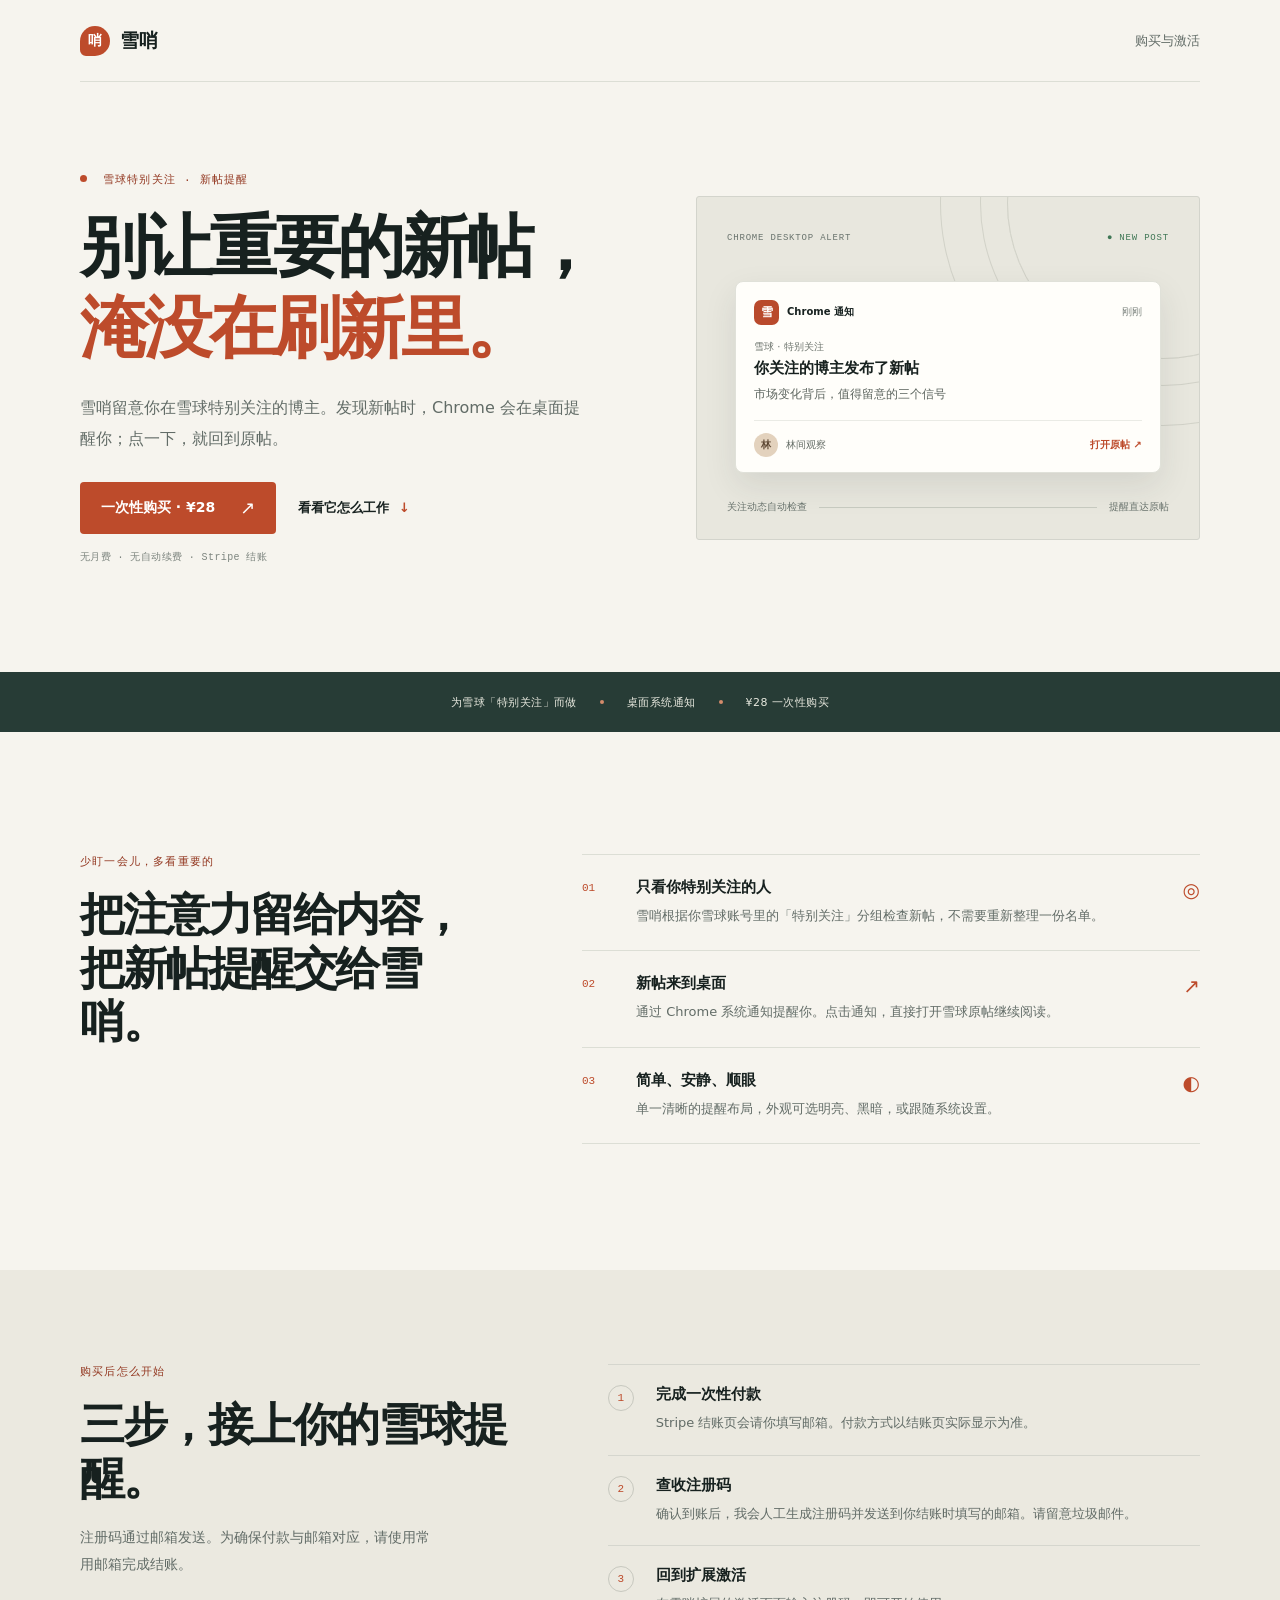
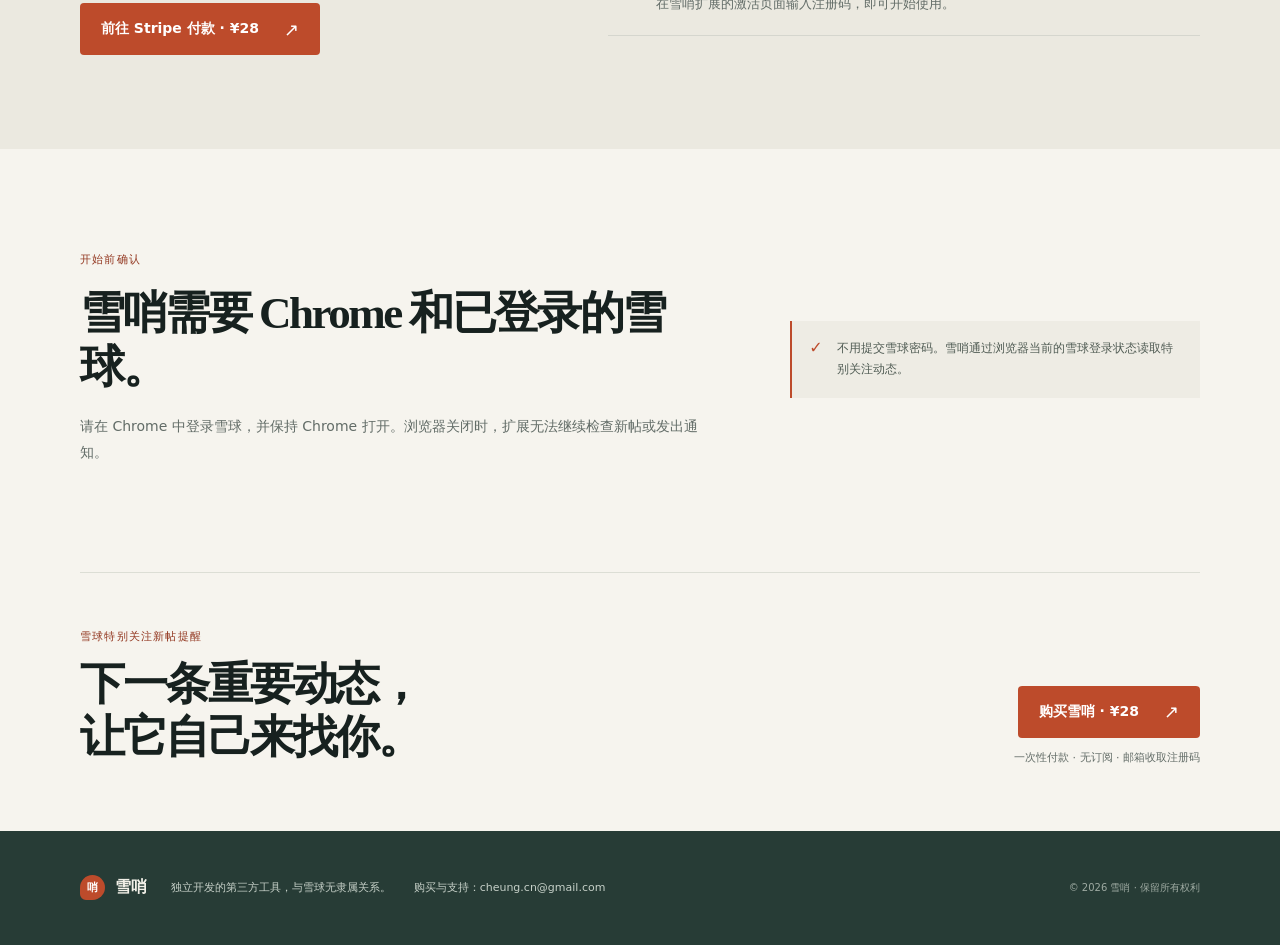
==== index.html @ 14fc1d89 "Create Xueqiu Watch Premium sales page" ====
<!doctype html>
<html lang="zh-CN">
<head>
  <meta charset="utf-8">
  <meta name="viewport" content="width=device-width, initial-scale=1">
  <meta name="theme-color" content="#f6f4ee">
  <meta name="description" content="雪哨提醒你关注的雪球博主发布新帖。一次性购买，¥28，无订阅。">
  <title>雪哨｜雪球特别关注新帖提醒</title>
  <link rel="stylesheet" href="style.css">
</head>
<body>
  <header class="topbar wrap">
    <a class="brand" href="#top" aria-label="雪哨首页"><span class="brand-mark" aria-hidden="true">哨</span><span>雪哨</span></a>
    <a class="nav-link" href="#how">购买与激活</a>
  </header>

  <main id="top">
    <section class="hero wrap">
      <div class="hero-copy">
        <p class="eyebrow"><span class="status-dot"></span> 雪球特别关注 · 新帖提醒</p>
        <h1>别让重要的新帖，<br><em>淹没在刷新里。</em></h1>
        <p class="lede">雪哨留意你在雪球特别关注的博主。发现新帖时，Chrome 会在桌面提醒你；点一下，就回到原帖。</p>
        <div class="hero-actions">
          <a class="button button-primary" href="https://buy.stripe.com/9B68wO9zy5qmaXL7Hz4sE01">一次性购买 · ¥28 <span aria-hidden="true">↗</span></a>
          <a class="text-link" href="#features">看看它怎么工作 <span aria-hidden="true">↓</span></a>
        </div>
        <p class="hero-note">无月费 · 无自动续费 · Stripe 结账</p>
      </div>

      <div class="notification-stage" aria-label="雪球新帖系统通知示意图">
        <div class="stage-caption"><span>CHROME DESKTOP ALERT</span><span class="stage-live">● NEW POST</span></div>
        <article class="notice-card">
          <div class="notice-heading"><span class="notice-icon" aria-hidden="true">雪</span><span class="notice-app">Chrome 通知</span><span class="notice-time">刚刚</span></div>
          <p class="notice-source">雪球 · 特别关注</p>
          <h2>你关注的博主发布了新帖</h2>
          <p class="notice-title">市场变化背后，值得留意的三个信号</p>
          <div class="notice-footer"><span class="avatar">林</span><span>林间观察</span><span class="open-post">打开原帖 ↗</span></div>
        </article>
        <div class="stage-foot"><span>关注动态自动检查</span><span class="stage-line"></span><span>提醒直达原帖</span></div>
      </div>
    </section>

    <section class="proof-strip">
      <div class="wrap proof-inner"><span>为雪球「特别关注」而做</span><i></i><span>桌面系统通知</span><i></i><span>¥28 一次性购买</span></div>
    </section>

    <section class="features wrap" id="features">
      <div class="section-intro"><p class="eyebrow">少盯一会儿，多看重要的</p><h2>把注意力留给内容，<br>把新帖提醒交给雪哨。</h2></div>
      <div class="feature-list">
        <article class="feature-row"><span class="feature-index">01</span><div><h3>只看你特别关注的人</h3><p>雪哨根据你雪球账号里的「特别关注」分组检查新帖，不需要重新整理一份名单。</p></div><span class="feature-symbol" aria-hidden="true">◎</span></article>
        <article class="feature-row"><span class="feature-index">02</span><div><h3>新帖来到桌面</h3><p>通过 Chrome 系统通知提醒你。点击通知，直接打开雪球原帖继续阅读。</p></div><span class="feature-symbol" aria-hidden="true">↗</span></article>
        <article class="feature-row"><span class="feature-index">03</span><div><h3>简单、安静、顺眼</h3><p>单一清晰的提醒布局，外观可选明亮、黑暗，或跟随系统设置。</p></div><span class="feature-symbol" aria-hidden="true">◐</span></article>
      </div>
    </section>

    <section class="how-section" id="how">
      <div class="wrap how-grid">
        <div><p class="eyebrow">购买后怎么开始</p><h2>三步，接上你的雪球提醒。</h2><p class="how-intro">注册码通过邮箱发送。为确保付款与邮箱对应，请使用常用邮箱完成结账。</p><a class="button button-primary" href="https://buy.stripe.com/9B68wO9zy5qmaXL7Hz4sE01">前往 Stripe 付款 · ¥28 <span aria-hidden="true">↗</span></a></div>
        <ol class="steps">
          <li><span>1</span><div><h3>完成一次性付款</h3><p>Stripe 结账页会请你填写邮箱。付款方式以结账页实际显示为准。</p></div></li>
          <li><span>2</span><div><h3>查收注册码</h3><p>确认到账后，我会人工生成注册码并发送到你结账时填写的邮箱。请留意垃圾邮件。</p></div></li>
          <li><span>3</span><div><h3>回到扩展激活</h3><p>在雪哨扩展的激活页面输入注册码，即可开始使用。</p></div></li>
        </ol>
      </div>
    </section>

    <section class="fit-section wrap">
      <div class="fit-copy"><p class="eyebrow">开始前确认</p><h2>雪哨需要 Chrome 和已登录的雪球。</h2><p>请在 Chrome 中登录雪球，并保持 Chrome 打开。浏览器关闭时，扩展无法继续检查新帖或发出通知。</p></div>
      <div class="fit-aside"><span class="checkmark">✓</span><p>不用提交雪球密码。雪哨通过浏览器当前的雪球登录状态读取特别关注动态。</p></div>
    </section>

    <section class="closing wrap">
      <div><p class="eyebrow">雪球特别关注新帖提醒</p><h2>下一条重要动态，<br>让它自己来找你。</h2></div>
      <div class="closing-cta"><a class="button button-primary" href="https://buy.stripe.com/9B68wO9zy5qmaXL7Hz4sE01">购买雪哨 · ¥28 <span aria-hidden="true">↗</span></a><p>一次性付款 · 无订阅 · 邮箱收取注册码</p></div>
    </section>
  </main>

  <footer class="footer"><div class="wrap footer-inner"><a class="brand" href="#top"><span class="brand-mark" aria-hidden="true">哨</span><span>雪哨</span></a><p>独立开发的第三方工具，与雪球无隶属关系。</p><a href="mailto:cheung.cn@gmail.com">购买与支持：cheung.cn@gmail.com</a><small>© 2026 雪哨 · 保留所有权利</small></div></footer>
</body>
</html>
---- style.css ----
:root{color-scheme:light;--paper:#f6f4ee;--ink:#17211f;--muted:#626c67;--line:#dcded5;--accent:#bd4b2b;--accent-dark:#92361f;--pine:#273c36;--white:#fffefa;--serif:Georgia,'Noto Serif SC',serif;--sans:system-ui,-apple-system,'Segoe UI','Noto Sans SC',sans-serif;--mono:ui-monospace,SFMono-Regular,Consolas,monospace}
*{box-sizing:border-box}html{scroll-behavior:smooth}body{margin:0;background:var(--paper);color:var(--ink);font-family:var(--sans);-webkit-font-smoothing:antialiased}a{color:inherit}.wrap{width:min(1120px,calc(100% - 56px));margin-inline:auto}.topbar{height:82px;display:flex;align-items:center;justify-content:space-between;border-bottom:1px solid var(--line)}.brand{display:inline-flex;align-items:center;gap:10px;text-decoration:none;font-weight:800;font-size:19px;letter-spacing:.02em}.brand-mark{display:grid;place-items:center;width:30px;height:30px;background:var(--accent);color:white;border-radius:50% 50% 50% 6px;font-size:14px}.nav-link{text-decoration:none;font-size:13px;color:var(--muted)}.nav-link:hover,.text-link:hover{color:var(--accent)}
.hero{min-height:590px;display:grid;grid-template-columns:1.04fr .96fr;align-items:center;gap:70px;padding-top:44px;padding-bottom:62px}.eyebrow{margin:0 0 20px;color:var(--accent-dark);font-family:var(--mono);font-size:11px;letter-spacing:.11em;text-transform:uppercase}.status-dot{display:inline-block;width:7px;height:7px;margin-right:8px;border-radius:50%;background:var(--accent);vertical-align:1px}.hero h1,.section-intro h2,.how-grid h2,.fit-copy h2,.closing h2{margin:0;font-family:var(--serif);font-weight:600;letter-spacing:-.055em;line-height:1.19}.hero h1{font-size:clamp(43px,5.4vw,68px)}.hero h1 em{font-style:normal;color:var(--accent)}.lede{max-width:510px;margin:23px 0 27px;color:var(--muted);font-size:16px;line-height:1.95}.hero-actions{display:flex;align-items:center;gap:22px}.button{display:inline-flex;align-items:center;justify-content:center;gap:25px;min-height:52px;padding:0 21px;border-radius:4px;text-decoration:none;font-weight:700;font-size:14px;transition:transform .18s ease,background .18s ease}.button:hover{transform:translateY(-2px)}.button-primary{background:var(--accent);color:white}.button-primary:hover{background:var(--accent-dark)}.button-primary span{font-size:18px;font-weight:400}.text-link{text-decoration:none;font-size:13px;font-weight:600}.text-link span{margin-left:5px;color:var(--accent)}.hero-note{margin:16px 0 0;color:#7d857f;font-family:var(--mono);font-size:10px;letter-spacing:.04em}
.notification-stage{position:relative;min-height:340px;padding:36px 30px 25px;background:#e8e7de;border:1px solid #d3d4cc;border-radius:3px;overflow:hidden}.notification-stage:before{content:'';position:absolute;width:310px;height:310px;right:-120px;top:-150px;border:1px solid #c8c9bf;border-radius:50%;box-shadow:0 0 0 26px #e8e7de,0 0 0 27px #c8c9bf,0 0 0 66px #e8e7de,0 0 0 67px #c8c9bf;opacity:.7}.stage-caption,.stage-foot{position:relative;z-index:1;display:flex;align-items:center;justify-content:space-between;color:#69736d;font-family:var(--mono);font-size:9px;letter-spacing:.09em}.stage-live{color:#3f7755}.notice-card{position:relative;z-index:1;margin:38px 8px 27px;padding:18px 18px 15px;background:var(--white);border:1px solid #e0e1d9;border-radius:8px;box-shadow:0 13px 33px #26352d1a}.notice-heading{display:flex;align-items:center;gap:8px}.notice-icon{display:grid;place-items:center;width:25px;height:25px;border-radius:7px;background:#b94a2c;color:white;font-size:12px;font-weight:700}.notice-app{font-size:10px;font-weight:700}.notice-time{margin-left:auto;color:#7e8580;font-size:10px}.notice-source{margin:15px 0 5px;color:#6e756e;font-size:10px}.notice-card h2{margin:0;font-family:var(--sans);font-size:15px;font-weight:800}.notice-title{margin:7px 0 16px;color:#5d655f;font-size:12px;line-height:1.6}.notice-footer{display:flex;align-items:center;gap:8px;border-top:1px solid #eaebe5;padding-top:12px;color:#646c65;font-size:10px}.avatar{display:grid;place-items:center;width:24px;height:24px;border-radius:50%;background:#e3d2bd;color:#5b4531;font-weight:700}.open-post{margin-left:auto;color:var(--accent);font-weight:700}.stage-line{height:1px;flex:1;margin:0 12px;background:#c6c9bf}.stage-foot{letter-spacing:0;font-family:var(--sans);font-size:10px}
.proof-strip{background:var(--pine);color:#e8e9df}.proof-inner{min-height:60px;display:flex;align-items:center;justify-content:center;gap:23px;font-size:11px;letter-spacing:.04em}.proof-inner i{width:4px;height:4px;border-radius:50%;background:#d48b6b}
.features{display:grid;grid-template-columns:.8fr 1.2fr;gap:90px;padding-top:122px;padding-bottom:126px}.section-intro h2,.how-grid h2,.fit-copy h2,.closing h2{font-size:clamp(32px,4vw,45px)}.feature-list{border-top:1px solid var(--line)}.feature-row{display:grid;grid-template-columns:38px 1fr 32px;gap:16px;align-items:start;padding:23px 0;border-bottom:1px solid var(--line)}.feature-index{padding-top:4px;color:var(--accent);font-family:var(--mono);font-size:11px}.feature-row h3,.steps h3{margin:0 0 7px;font-size:15px}.feature-row p,.steps p{margin:0;color:var(--muted);font-size:13px;line-height:1.8}.feature-symbol{color:var(--accent);font-size:20px;text-align:right}
.how-section{padding:94px 0;background:#ebe9e0}.how-grid{display:grid;grid-template-columns:.85fr 1.15fr;gap:90px;align-items:start}.how-intro{max-width:360px;margin:18px 0 26px;color:var(--muted);font-size:14px;line-height:1.9}.steps{list-style:none;margin:0;padding:0;border-top:1px solid #d5d6ce}.steps li{display:grid;grid-template-columns:35px 1fr;gap:13px;padding:20px 0;border-bottom:1px solid #d5d6ce}.steps li>span{display:grid;place-items:center;width:26px;height:26px;border:1px solid #c7c8bf;border-radius:50%;color:var(--accent);font-family:var(--mono);font-size:11px}.fit-section{display:grid;grid-template-columns:1fr .65fr;gap:80px;align-items:center;padding-top:103px;padding-bottom:106px}.fit-copy p:last-child{max-width:620px;margin:18px 0 0;color:var(--muted);font-size:14px;line-height:1.9}.fit-aside{display:flex;gap:14px;align-items:flex-start;padding:17px;border-left:2px solid var(--accent);background:#eeece4}.fit-aside p{margin:0;color:#505c54;font-size:12px;line-height:1.8}.checkmark{color:var(--accent);font-weight:800}
.closing{display:flex;align-items:end;justify-content:space-between;gap:25px;padding:56px 0 66px;border-top:1px solid var(--line)}.closing .eyebrow{margin-bottom:14px}.closing-cta{text-align:right}.closing-cta p{margin:12px 0 0;color:var(--muted);font-size:11px}.footer{background:var(--pine);color:#f2f0e8}.footer-inner{min-height:114px;display:flex;align-items:center;gap:23px}.footer .brand{font-size:16px}.footer .brand-mark{width:25px;height:25px;font-size:11px}.footer p,.footer a:not(.brand){color:#c6d0c8;font-size:11px;text-decoration:none}.footer small{margin-left:auto;color:#9eaaa2;font-size:10px}
@media(max-width:800px){.wrap{width:min(100% - 38px,620px)}.hero{grid-template-columns:1fr;gap:36px;padding-top:65px}.hero h1{font-size:clamp(42px,10vw,62px)}.notification-stage{min-height:320px}.features,.how-grid,.fit-section{grid-template-columns:1fr;gap:38px}.features{padding:84px 0}.section-intro h2,.how-grid h2,.fit-copy h2,.closing h2{font-size:36px}.how-section{padding:75px 0}.fit-section{padding-top:78px;padding-bottom:78px}.closing{align-items:start;flex-direction:column;padding:49px 0}.closing-cta{text-align:left}.footer-inner{align-items:flex-start;flex-direction:column;gap:12px;padding-top:27px;padding-bottom:26px}.footer p{margin:0}.footer small{margin:0}.proof-inner{gap:10px;flex-wrap:wrap;padding:13px 0;font-size:10px}.hero-actions{align-items:flex-start;flex-direction:column;gap:16px}}
@media(max-width:420px){.wrap{width:calc(100% - 30px)}.topbar{height:68px}.notification-stage{padding:26px 14px 19px}.notice-card{margin:34px 1px 24px;padding:16px 13px}.notice-card h2{font-size:14px}.proof-inner{justify-content:flex-start}.proof-inner i{margin-inline:2px}}
@media(prefers-reduced-motion:reduce){html{scroll-behavior:auto}.button{transition:none}.button:hover{transform:none}}
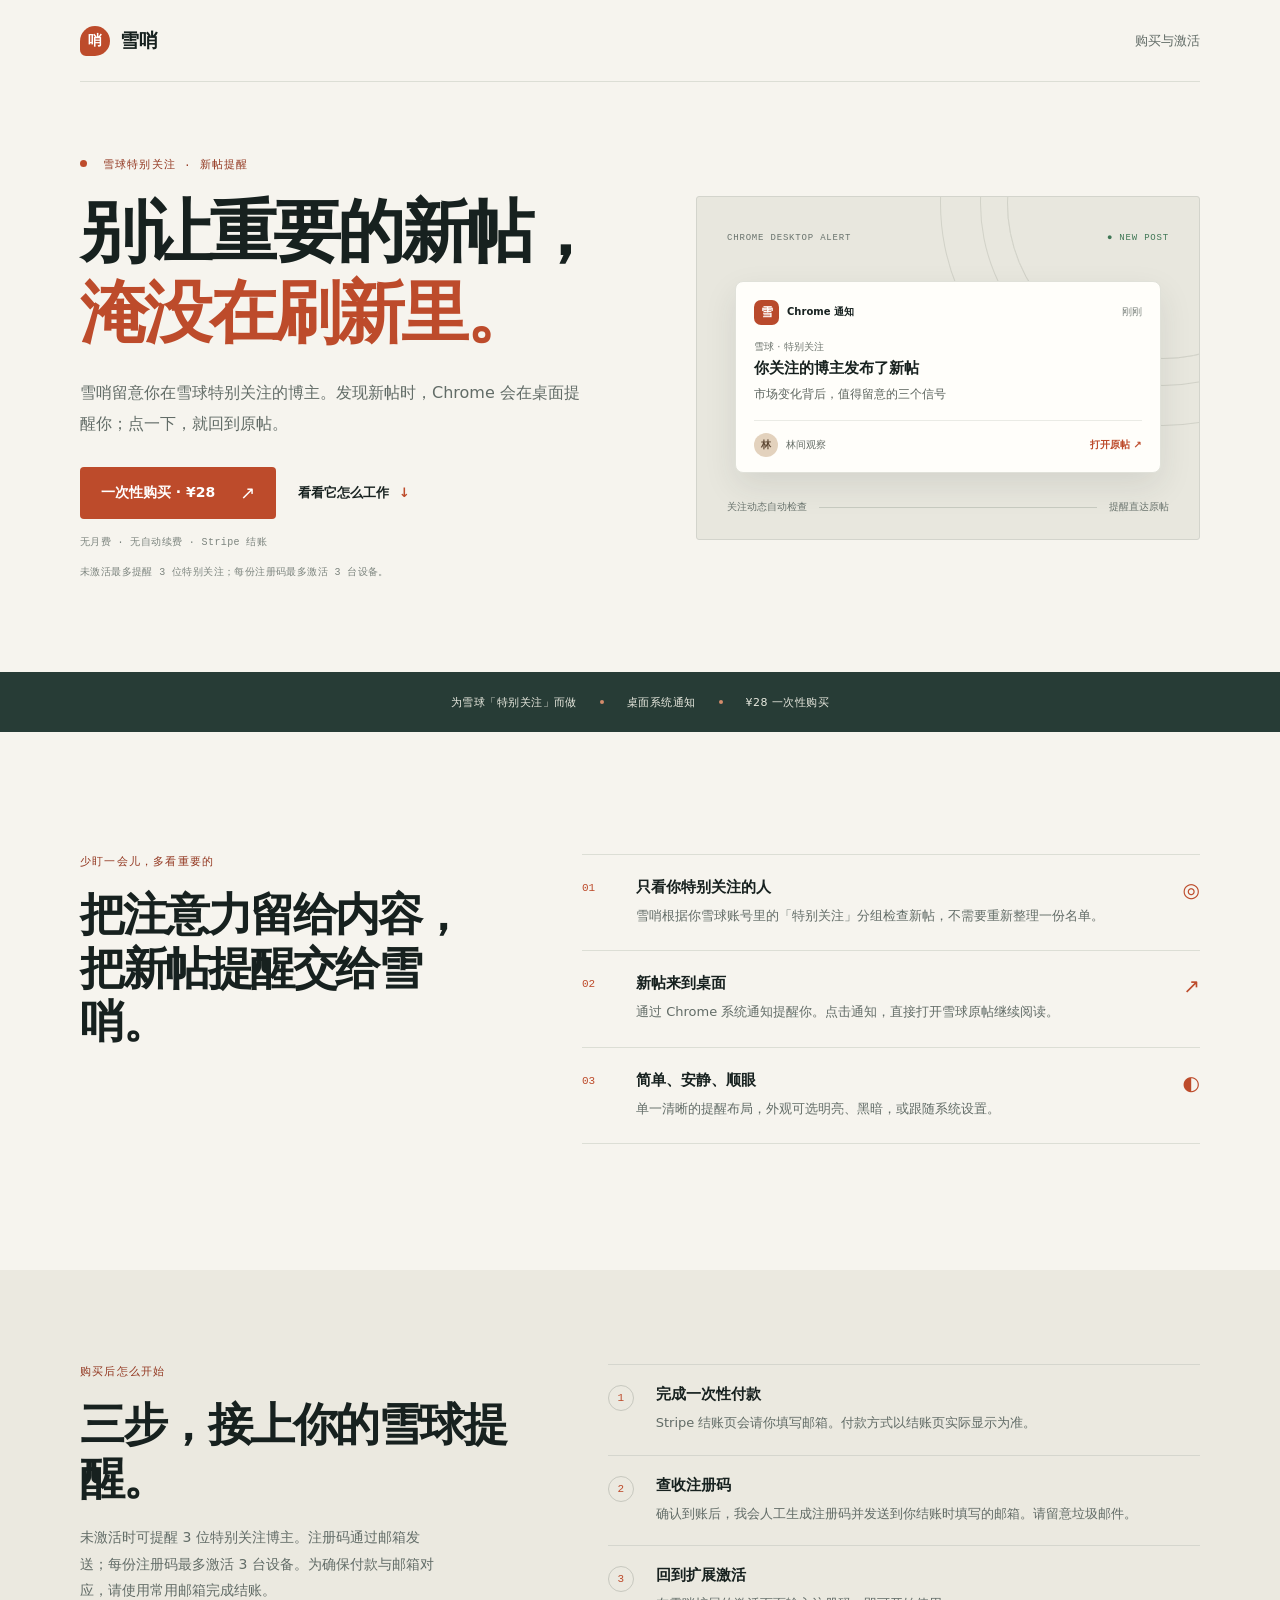
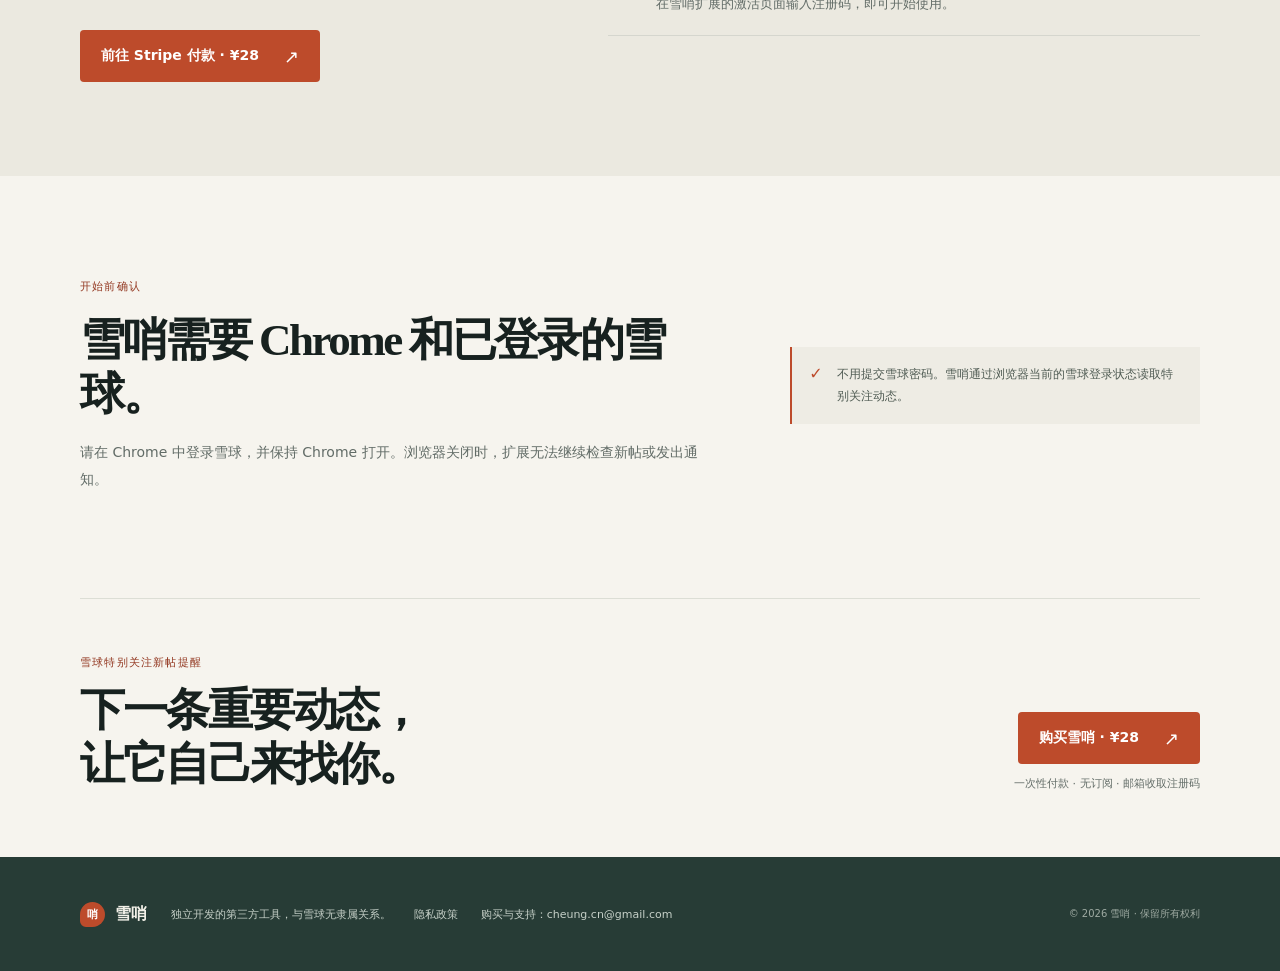
==== commit 6023a801: "site: disclose license and free tier limits" ====
--- a/index.html
+++ b/index.html
@@ -24,7 +24,7 @@
           <a class="button button-primary" href="https://buy.stripe.com/9B68wO9zy5qmaXL7Hz4sE01">一次性购买 · ¥28 <span aria-hidden="true">↗</span></a>
           <a class="text-link" href="#features">看看它怎么工作 <span aria-hidden="true">↓</span></a>
         </div>
-        <p class="hero-note">无月费 · 无自动续费 · Stripe 结账</p>
+        <p class="hero-note">无月费 · 无自动续费 · Stripe 结账</p><p class="hero-note">未激活最多提醒 3 位特别关注；每份注册码最多激活 3 台设备。</p>
       </div>
 
       <div class="notification-stage" aria-label="雪球新帖系统通知示意图">
@@ -55,7 +55,7 @@
 
     <section class="how-section" id="how">
       <div class="wrap how-grid">
-        <div><p class="eyebrow">购买后怎么开始</p><h2>三步，接上你的雪球提醒。</h2><p class="how-intro">注册码通过邮箱发送。为确保付款与邮箱对应，请使用常用邮箱完成结账。</p><a class="button button-primary" href="https://buy.stripe.com/9B68wO9zy5qmaXL7Hz4sE01">前往 Stripe 付款 · ¥28 <span aria-hidden="true">↗</span></a></div>
+        <div><p class="eyebrow">购买后怎么开始</p><h2>三步，接上你的雪球提醒。</h2><p class="how-intro">未激活时可提醒 3 位特别关注博主。注册码通过邮箱发送；每份注册码最多激活 3 台设备。为确保付款与邮箱对应，请使用常用邮箱完成结账。</p><a class="button button-primary" href="https://buy.stripe.com/9B68wO9zy5qmaXL7Hz4sE01">前往 Stripe 付款 · ¥28 <span aria-hidden="true">↗</span></a></div>
         <ol class="steps">
           <li><span>1</span><div><h3>完成一次性付款</h3><p>Stripe 结账页会请你填写邮箱。付款方式以结账页实际显示为准。</p></div></li>
           <li><span>2</span><div><h3>查收注册码</h3><p>确认到账后，我会人工生成注册码并发送到你结账时填写的邮箱。请留意垃圾邮件。</p></div></li>
@@ -75,6 +75,6 @@
     </section>
   </main>
 
-  <footer class="footer"><div class="wrap footer-inner"><a class="brand" href="#top"><span class="brand-mark" aria-hidden="true">哨</span><span>雪哨</span></a><p>独立开发的第三方工具，与雪球无隶属关系。</p><a href="mailto:cheung.cn@gmail.com">购买与支持：cheung.cn@gmail.com</a><small>© 2026 雪哨 · 保留所有权利</small></div></footer>
+  <footer class="footer"><div class="wrap footer-inner"><a class="brand" href="#top"><span class="brand-mark" aria-hidden="true">哨</span><span>雪哨</span></a><p>独立开发的第三方工具，与雪球无隶属关系。</p><a href="privacy.html">隐私政策</a><a href="mailto:cheung.cn@gmail.com">购买与支持：cheung.cn@gmail.com</a><small>© 2026 雪哨 · 保留所有权利</small></div></footer>
 </body>
 </html>
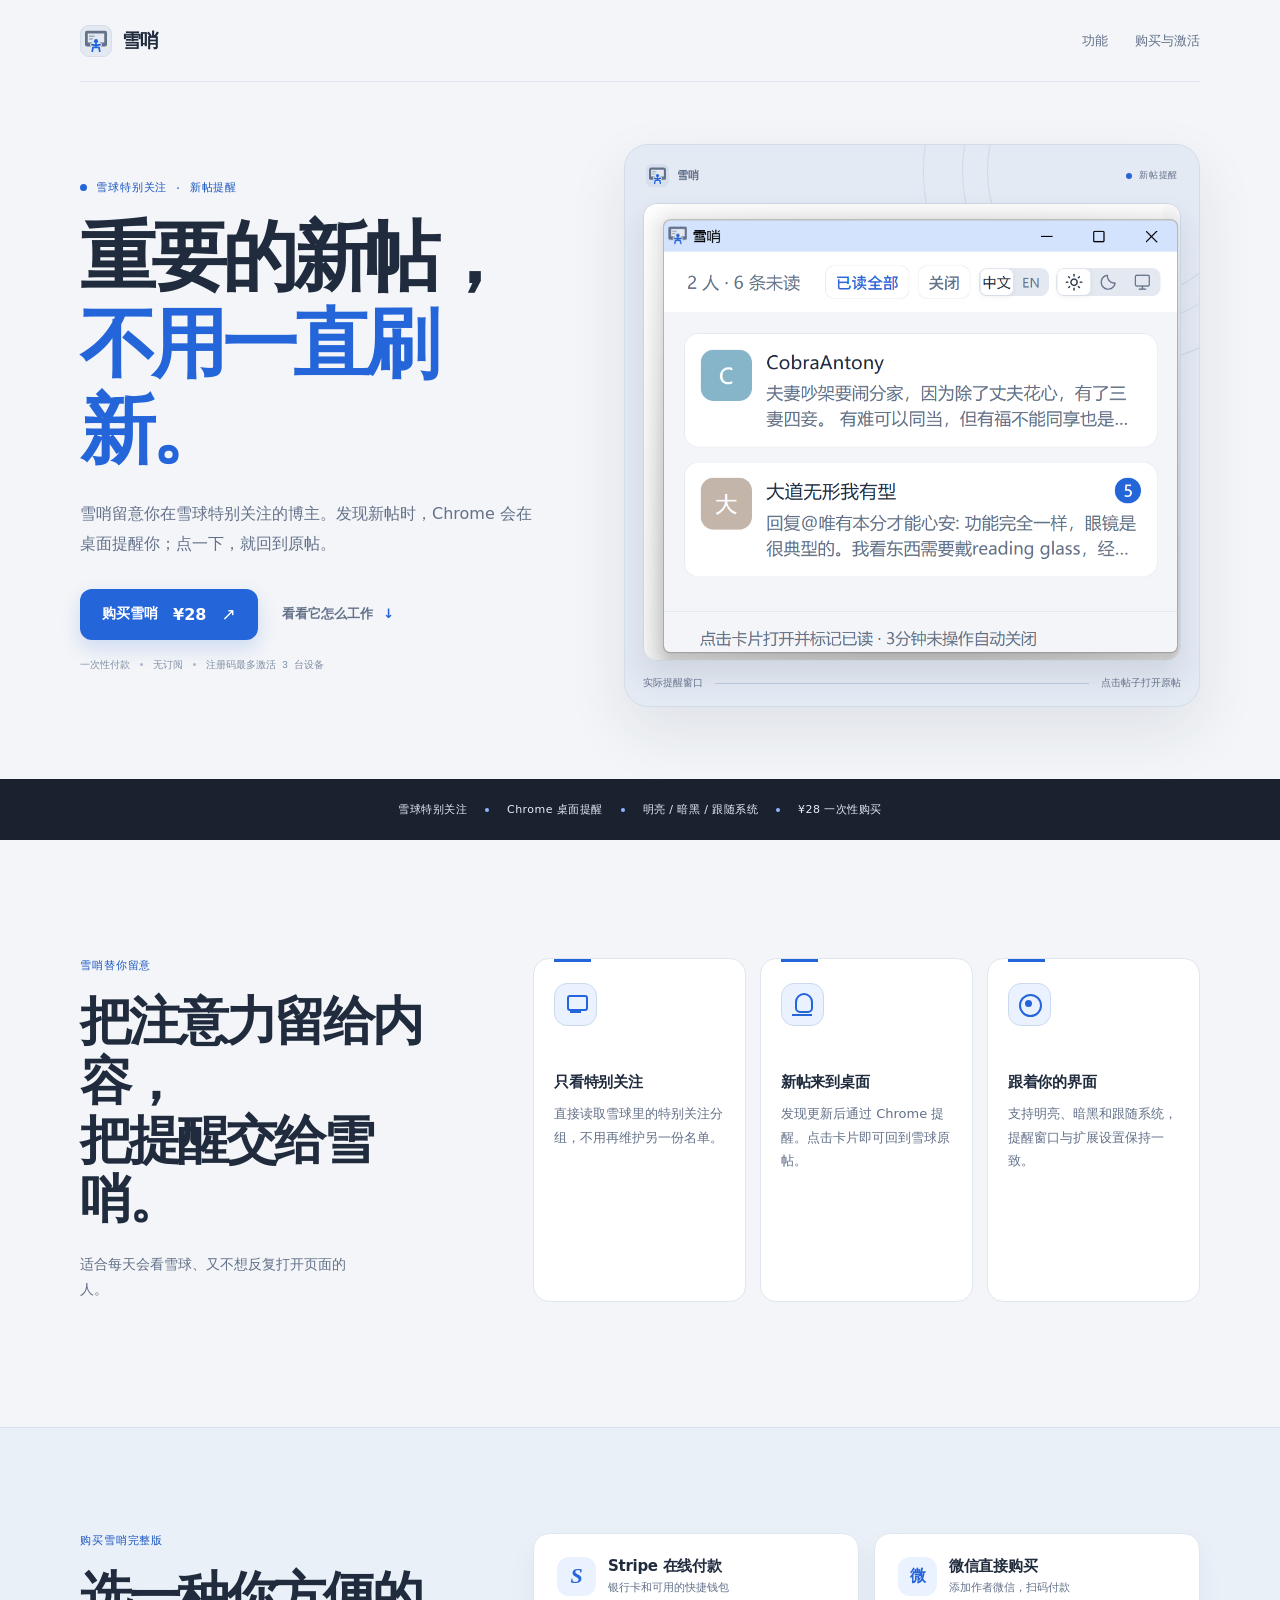
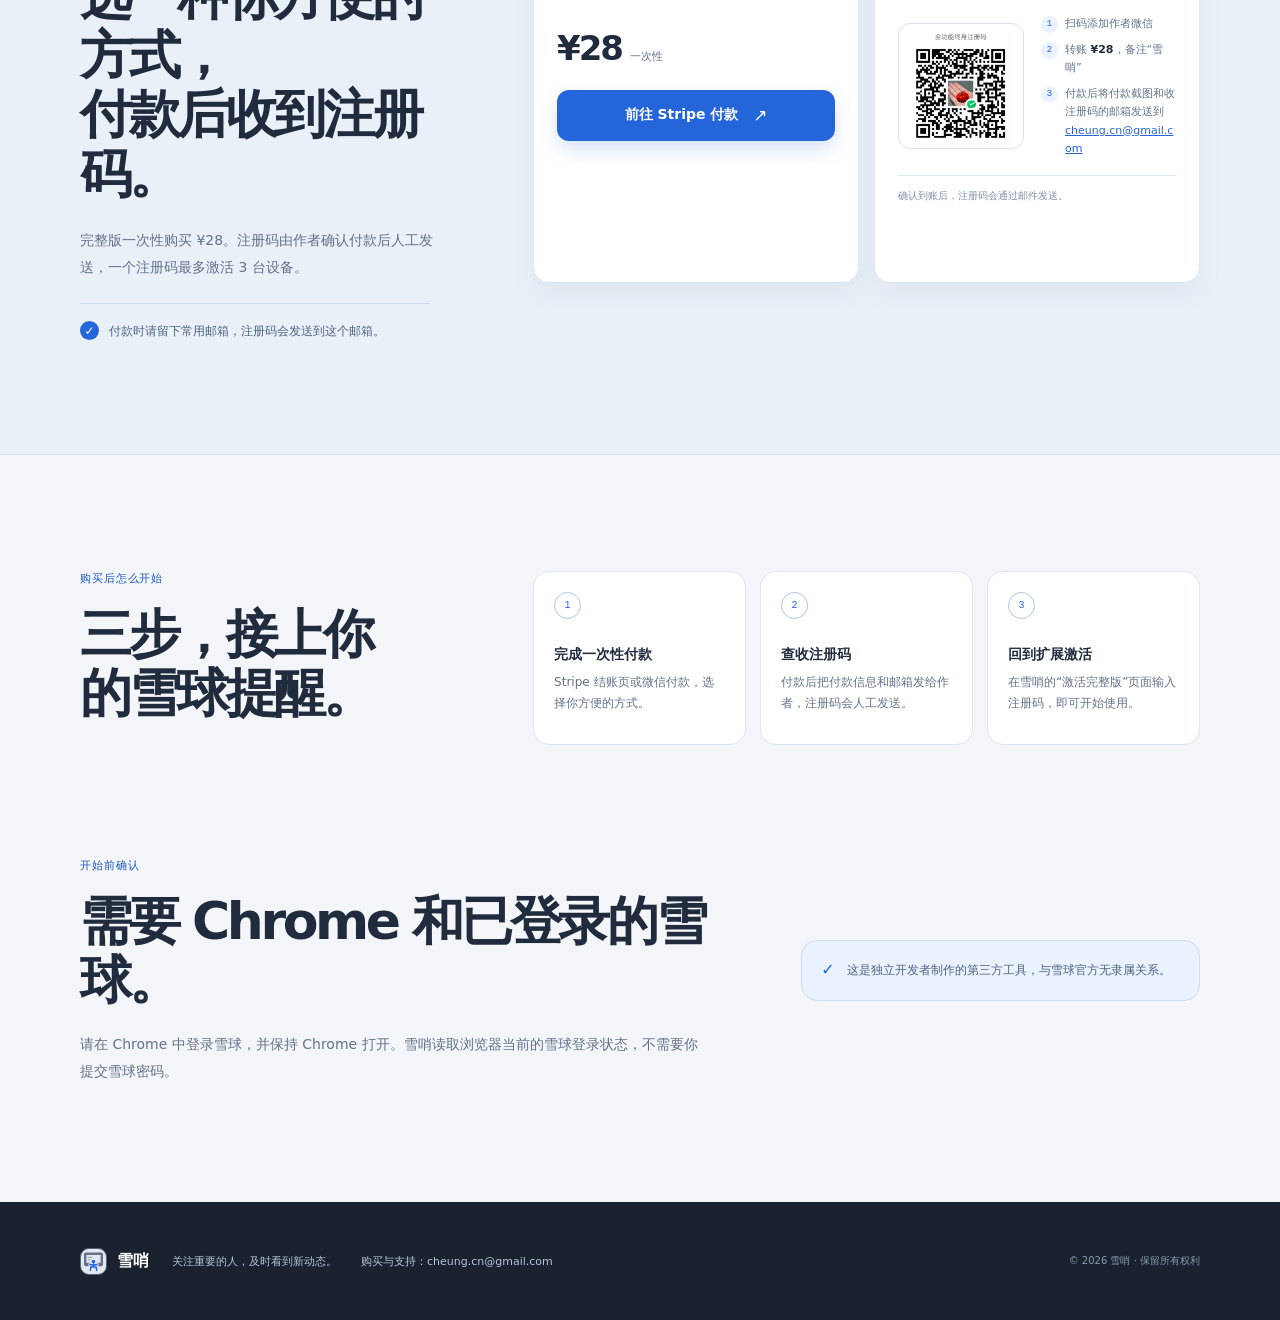
==== commit 46304f50: "Update sales page and add WeChat purchase" ====
--- a/index.html
+++ b/index.html
@@ -3,78 +3,123 @@
 <head>
   <meta charset="utf-8">
   <meta name="viewport" content="width=device-width, initial-scale=1">
-  <meta name="theme-color" content="#f6f4ee">
+  <meta name="theme-color" content="#f3f5f8">
   <meta name="description" content="雪哨提醒你关注的雪球博主发布新帖。一次性购买，¥28，无订阅。">
+  <link rel="icon" href="icon.svg" type="image/svg+xml">
   <title>雪哨｜雪球特别关注新帖提醒</title>
   <link rel="stylesheet" href="style.css">
 </head>
 <body>
   <header class="topbar wrap">
-    <a class="brand" href="#top" aria-label="雪哨首页"><span class="brand-mark" aria-hidden="true">哨</span><span>雪哨</span></a>
-    <a class="nav-link" href="#how">购买与激活</a>
+    <a class="brand" href="#top" aria-label="雪哨首页">
+      <span class="brand-mark" aria-hidden="true"><img src="icon.svg" alt=""></span>
+      <span>雪哨</span>
+    </a>
+    <nav class="topnav" aria-label="页面导航">
+      <a href="#features">功能</a>
+      <a href="#buy">购买与激活</a>
+    </nav>
   </header>
 
   <main id="top">
     <section class="hero wrap">
       <div class="hero-copy">
-        <p class="eyebrow"><span class="status-dot"></span> 雪球特别关注 · 新帖提醒</p>
-        <h1>别让重要的新帖，<br><em>淹没在刷新里。</em></h1>
+        <p class="eyebrow"><span class="status-dot"></span>雪球特别关注 · 新帖提醒</p>
+        <h1>重要的新帖，<br><span>不用一直刷新。</span></h1>
         <p class="lede">雪哨留意你在雪球特别关注的博主。发现新帖时，Chrome 会在桌面提醒你；点一下，就回到原帖。</p>
         <div class="hero-actions">
-          <a class="button button-primary" href="https://buy.stripe.com/9B68wO9zy5qmaXL7Hz4sE01">一次性购买 · ¥28 <span aria-hidden="true">↗</span></a>
+          <a class="button button-primary" href="#buy">购买雪哨 <strong>¥28</strong><span aria-hidden="true">↗</span></a>
           <a class="text-link" href="#features">看看它怎么工作 <span aria-hidden="true">↓</span></a>
         </div>
-        <p class="hero-note">无月费 · 无自动续费 · Stripe 结账</p><p class="hero-note">未激活最多提醒 3 位特别关注；每份注册码最多激活 3 台设备。</p>
+        <div class="hero-meta"><span>一次性付款</span><i></i><span>无订阅</span><i></i><span>注册码最多激活 3 台设备</span></div>
       </div>
 
-      <div class="notification-stage" aria-label="雪球新帖系统通知示意图">
-        <div class="stage-caption"><span>CHROME DESKTOP ALERT</span><span class="stage-live">● NEW POST</span></div>
-        <article class="notice-card">
-          <div class="notice-heading"><span class="notice-icon" aria-hidden="true">雪</span><span class="notice-app">Chrome 通知</span><span class="notice-time">刚刚</span></div>
-          <p class="notice-source">雪球 · 特别关注</p>
-          <h2>你关注的博主发布了新帖</h2>
-          <p class="notice-title">市场变化背后，值得留意的三个信号</p>
-          <div class="notice-footer"><span class="avatar">林</span><span>林间观察</span><span class="open-post">打开原帖 ↗</span></div>
+      <figure class="alert-preview">
+        <div class="preview-bar"><span class="preview-brand"><img src="icon.svg" alt="">雪哨</span><span class="preview-status"><b></b>新帖提醒</span></div>
+        <img src="assets/alert-window-real.png" alt="雪哨提醒窗口显示两条未读帖子">
+        <figcaption><span>实际提醒窗口</span><span class="caption-line"></span><span>点击帖子打开原帖</span></figcaption>
+      </figure>
+    </section>
+
+    <section class="signal-strip" aria-label="产品特点">
+      <div class="wrap signal-inner"><span>雪球特别关注</span><i></i><span>Chrome 桌面提醒</span><i></i><span>明亮 / 暗黑 / 跟随系统</span><i></i><span>¥28 一次性购买</span></div>
+    </section>
+
+    <section class="features wrap" id="features">
+      <div class="section-heading">
+        <p class="eyebrow">雪哨替你留意</p>
+        <h2>把注意力留给内容，<br>把提醒交给雪哨。</h2>
+        <p>适合每天会看雪球、又不想反复打开页面的人。</p>
+      </div>
+      <div class="feature-grid">
+        <article class="feature-card">
+          <span class="feature-icon icon-watch" aria-hidden="true"></span>
+          <h3>只看特别关注</h3>
+          <p>直接读取雪球里的特别关注分组，不用再维护另一份名单。</p>
         </article>
-        <div class="stage-foot"><span>关注动态自动检查</span><span class="stage-line"></span><span>提醒直达原帖</span></div>
+        <article class="feature-card">
+          <span class="feature-icon icon-bell" aria-hidden="true"></span>
+          <h3>新帖来到桌面</h3>
+          <p>发现更新后通过 Chrome 提醒。点击卡片即可回到雪球原帖。</p>
+        </article>
+        <article class="feature-card">
+          <span class="feature-icon icon-theme" aria-hidden="true"></span>
+          <h3>跟着你的界面</h3>
+          <p>支持明亮、暗黑和跟随系统，提醒窗口与扩展设置保持一致。</p>
+        </article>
       </div>
     </section>
 
-    <section class="proof-strip">
-      <div class="wrap proof-inner"><span>为雪球「特别关注」而做</span><i></i><span>桌面系统通知</span><i></i><span>¥28 一次性购买</span></div>
-    </section>
+    <section class="buy-section" id="buy">
+      <div class="wrap buy-layout">
+        <div class="buy-intro">
+          <p class="eyebrow">购买雪哨完整版</p>
+          <h2>选一种你方便的方式，<br>付款后收到注册码。</h2>
+          <p class="buy-lede">完整版一次性购买 ¥28。注册码由作者确认付款后人工发送，一个注册码最多激活 3 台设备。</p>
+          <div class="buy-note"><span class="note-check">✓</span><span>付款时请留下常用邮箱，注册码会发送到这个邮箱。</span></div>
+        </div>
 
-    <section class="features wrap" id="features">
-      <div class="section-intro"><p class="eyebrow">少盯一会儿，多看重要的</p><h2>把注意力留给内容，<br>把新帖提醒交给雪哨。</h2></div>
-      <div class="feature-list">
-        <article class="feature-row"><span class="feature-index">01</span><div><h3>只看你特别关注的人</h3><p>雪哨根据你雪球账号里的「特别关注」分组检查新帖，不需要重新整理一份名单。</p></div><span class="feature-symbol" aria-hidden="true">◎</span></article>
-        <article class="feature-row"><span class="feature-index">02</span><div><h3>新帖来到桌面</h3><p>通过 Chrome 系统通知提醒你。点击通知，直接打开雪球原帖继续阅读。</p></div><span class="feature-symbol" aria-hidden="true">↗</span></article>
-        <article class="feature-row"><span class="feature-index">03</span><div><h3>简单、安静、顺眼</h3><p>单一清晰的提醒布局，外观可选明亮、黑暗，或跟随系统设置。</p></div><span class="feature-symbol" aria-hidden="true">◐</span></article>
+        <div class="payment-options">
+          <article class="payment-card payment-card-stripe">
+            <div class="payment-head"><span class="payment-icon stripe-icon" aria-hidden="true">S</span><div><h3>Stripe 在线付款</h3><p>银行卡和可用的快捷钱包</p></div></div>
+            <div class="payment-price"><strong>¥28</strong><span>一次性</span></div>
+            <a class="button button-primary payment-button" href="https://buy.stripe.com/9B68wO9zy5qmaXL7Hz4sE01">前往 Stripe 付款 <span aria-hidden="true">↗</span></a>
+          </article>
+
+          <article class="payment-card payment-card-wechat">
+            <div class="payment-head"><span class="payment-icon wechat-icon" aria-hidden="true">微</span><div><h3>微信直接购买</h3><p>添加作者微信，扫码付款</p></div></div>
+            <div class="wechat-body">
+              <div class="qr-frame"><img src="assets/wechat-qr.png" alt="添加作者微信二维码"></div>
+              <ol class="wechat-steps">
+                <li>扫码添加作者微信</li>
+                <li>转账 <strong>¥28</strong>，备注“雪哨”</li>
+                <li>付款后将付款截图和收注册码的邮箱发送到 <a href="mailto:cheung.cn@gmail.com">cheung.cn@gmail.com</a></li>
+              </ol>
+            </div>
+            <p class="wechat-foot">确认到账后，注册码会通过邮件发送。</p>
+          </article>
+        </div>
       </div>
     </section>
 
-    <section class="how-section" id="how">
-      <div class="wrap how-grid">
-        <div><p class="eyebrow">购买后怎么开始</p><h2>三步，接上你的雪球提醒。</h2><p class="how-intro">未激活时可提醒 3 位特别关注博主。注册码通过邮箱发送；每份注册码最多激活 3 台设备。为确保付款与邮箱对应，请使用常用邮箱完成结账。</p><a class="button button-primary" href="https://buy.stripe.com/9B68wO9zy5qmaXL7Hz4sE01">前往 Stripe 付款 · ¥28 <span aria-hidden="true">↗</span></a></div>
-        <ol class="steps">
-          <li><span>1</span><div><h3>完成一次性付款</h3><p>Stripe 结账页会请你填写邮箱。付款方式以结账页实际显示为准。</p></div></li>
-          <li><span>2</span><div><h3>查收注册码</h3><p>确认到账后，我会人工生成注册码并发送到你结账时填写的邮箱。请留意垃圾邮件。</p></div></li>
-          <li><span>3</span><div><h3>回到扩展激活</h3><p>在雪哨扩展的激活页面输入注册码，即可开始使用。</p></div></li>
-        </ol>
+    <section class="how-section wrap">
+      <div class="section-heading compact-heading">
+        <p class="eyebrow">购买后怎么开始</p>
+        <h2>三步，接上你的雪球提醒。</h2>
       </div>
+      <ol class="steps">
+        <li><span>1</span><div><h3>完成一次性付款</h3><p>Stripe 结账页或微信付款，选择你方便的方式。</p></div></li>
+        <li><span>2</span><div><h3>查收注册码</h3><p>付款后把付款信息和邮箱发给作者，注册码会人工发送。</p></div></li>
+        <li><span>3</span><div><h3>回到扩展激活</h3><p>在雪哨的“激活完整版”页面输入注册码，即可开始使用。</p></div></li>
+      </ol>
     </section>
 
     <section class="fit-section wrap">
-      <div class="fit-copy"><p class="eyebrow">开始前确认</p><h2>雪哨需要 Chrome 和已登录的雪球。</h2><p>请在 Chrome 中登录雪球，并保持 Chrome 打开。浏览器关闭时，扩展无法继续检查新帖或发出通知。</p></div>
-      <div class="fit-aside"><span class="checkmark">✓</span><p>不用提交雪球密码。雪哨通过浏览器当前的雪球登录状态读取特别关注动态。</p></div>
-    </section>
-
-    <section class="closing wrap">
-      <div><p class="eyebrow">雪球特别关注新帖提醒</p><h2>下一条重要动态，<br>让它自己来找你。</h2></div>
-      <div class="closing-cta"><a class="button button-primary" href="https://buy.stripe.com/9B68wO9zy5qmaXL7Hz4sE01">购买雪哨 · ¥28 <span aria-hidden="true">↗</span></a><p>一次性付款 · 无订阅 · 邮箱收取注册码</p></div>
+      <div class="fit-copy"><p class="eyebrow">开始前确认</p><h2>需要 Chrome 和已登录的雪球。</h2><p>请在 Chrome 中登录雪球，并保持 Chrome 打开。雪哨读取浏览器当前的雪球登录状态，不需要你提交雪球密码。</p></div>
+      <div class="fit-aside"><span class="checkmark">✓</span><p>这是独立开发者制作的第三方工具，与雪球官方无隶属关系。</p></div>
     </section>
   </main>
 
-  <footer class="footer"><div class="wrap footer-inner"><a class="brand" href="#top"><span class="brand-mark" aria-hidden="true">哨</span><span>雪哨</span></a><p>独立开发的第三方工具，与雪球无隶属关系。</p><a href="privacy.html">隐私政策</a><a href="mailto:cheung.cn@gmail.com">购买与支持：cheung.cn@gmail.com</a><small>© 2026 雪哨 · 保留所有权利</small></div></footer>
+  <footer class="footer"><div class="wrap footer-inner"><a class="brand" href="#top"><span class="brand-mark" aria-hidden="true"><img src="icon.svg" alt=""></span><span>雪哨</span></a><p>关注重要的人，及时看到新动态。</p><a href="mailto:cheung.cn@gmail.com">购买与支持：cheung.cn@gmail.com</a><small>© 2026 雪哨 · 保留所有权利</small></div></footer>
 </body>
 </html>
--- a/style.css
+++ b/style.css
@@ -1,11 +1,301 @@
-:root{color-scheme:light;--paper:#f6f4ee;--ink:#17211f;--muted:#626c67;--line:#dcded5;--accent:#bd4b2b;--accent-dark:#92361f;--pine:#273c36;--white:#fffefa;--serif:Georgia,'Noto Serif SC',serif;--sans:system-ui,-apple-system,'Segoe UI','Noto Sans SC',sans-serif;--mono:ui-monospace,SFMono-Regular,Consolas,monospace}
-*{box-sizing:border-box}html{scroll-behavior:smooth}body{margin:0;background:var(--paper);color:var(--ink);font-family:var(--sans);-webkit-font-smoothing:antialiased}a{color:inherit}.wrap{width:min(1120px,calc(100% - 56px));margin-inline:auto}.topbar{height:82px;display:flex;align-items:center;justify-content:space-between;border-bottom:1px solid var(--line)}.brand{display:inline-flex;align-items:center;gap:10px;text-decoration:none;font-weight:800;font-size:19px;letter-spacing:.02em}.brand-mark{display:grid;place-items:center;width:30px;height:30px;background:var(--accent);color:white;border-radius:50% 50% 50% 6px;font-size:14px}.nav-link{text-decoration:none;font-size:13px;color:var(--muted)}.nav-link:hover,.text-link:hover{color:var(--accent)}
-.hero{min-height:590px;display:grid;grid-template-columns:1.04fr .96fr;align-items:center;gap:70px;padding-top:44px;padding-bottom:62px}.eyebrow{margin:0 0 20px;color:var(--accent-dark);font-family:var(--mono);font-size:11px;letter-spacing:.11em;text-transform:uppercase}.status-dot{display:inline-block;width:7px;height:7px;margin-right:8px;border-radius:50%;background:var(--accent);vertical-align:1px}.hero h1,.section-intro h2,.how-grid h2,.fit-copy h2,.closing h2{margin:0;font-family:var(--serif);font-weight:600;letter-spacing:-.055em;line-height:1.19}.hero h1{font-size:clamp(43px,5.4vw,68px)}.hero h1 em{font-style:normal;color:var(--accent)}.lede{max-width:510px;margin:23px 0 27px;color:var(--muted);font-size:16px;line-height:1.95}.hero-actions{display:flex;align-items:center;gap:22px}.button{display:inline-flex;align-items:center;justify-content:center;gap:25px;min-height:52px;padding:0 21px;border-radius:4px;text-decoration:none;font-weight:700;font-size:14px;transition:transform .18s ease,background .18s ease}.button:hover{transform:translateY(-2px)}.button-primary{background:var(--accent);color:white}.button-primary:hover{background:var(--accent-dark)}.button-primary span{font-size:18px;font-weight:400}.text-link{text-decoration:none;font-size:13px;font-weight:600}.text-link span{margin-left:5px;color:var(--accent)}.hero-note{margin:16px 0 0;color:#7d857f;font-family:var(--mono);font-size:10px;letter-spacing:.04em}
-.notification-stage{position:relative;min-height:340px;padding:36px 30px 25px;background:#e8e7de;border:1px solid #d3d4cc;border-radius:3px;overflow:hidden}.notification-stage:before{content:'';position:absolute;width:310px;height:310px;right:-120px;top:-150px;border:1px solid #c8c9bf;border-radius:50%;box-shadow:0 0 0 26px #e8e7de,0 0 0 27px #c8c9bf,0 0 0 66px #e8e7de,0 0 0 67px #c8c9bf;opacity:.7}.stage-caption,.stage-foot{position:relative;z-index:1;display:flex;align-items:center;justify-content:space-between;color:#69736d;font-family:var(--mono);font-size:9px;letter-spacing:.09em}.stage-live{color:#3f7755}.notice-card{position:relative;z-index:1;margin:38px 8px 27px;padding:18px 18px 15px;background:var(--white);border:1px solid #e0e1d9;border-radius:8px;box-shadow:0 13px 33px #26352d1a}.notice-heading{display:flex;align-items:center;gap:8px}.notice-icon{display:grid;place-items:center;width:25px;height:25px;border-radius:7px;background:#b94a2c;color:white;font-size:12px;font-weight:700}.notice-app{font-size:10px;font-weight:700}.notice-time{margin-left:auto;color:#7e8580;font-size:10px}.notice-source{margin:15px 0 5px;color:#6e756e;font-size:10px}.notice-card h2{margin:0;font-family:var(--sans);font-size:15px;font-weight:800}.notice-title{margin:7px 0 16px;color:#5d655f;font-size:12px;line-height:1.6}.notice-footer{display:flex;align-items:center;gap:8px;border-top:1px solid #eaebe5;padding-top:12px;color:#646c65;font-size:10px}.avatar{display:grid;place-items:center;width:24px;height:24px;border-radius:50%;background:#e3d2bd;color:#5b4531;font-weight:700}.open-post{margin-left:auto;color:var(--accent);font-weight:700}.stage-line{height:1px;flex:1;margin:0 12px;background:#c6c9bf}.stage-foot{letter-spacing:0;font-family:var(--sans);font-size:10px}
-.proof-strip{background:var(--pine);color:#e8e9df}.proof-inner{min-height:60px;display:flex;align-items:center;justify-content:center;gap:23px;font-size:11px;letter-spacing:.04em}.proof-inner i{width:4px;height:4px;border-radius:50%;background:#d48b6b}
-.features{display:grid;grid-template-columns:.8fr 1.2fr;gap:90px;padding-top:122px;padding-bottom:126px}.section-intro h2,.how-grid h2,.fit-copy h2,.closing h2{font-size:clamp(32px,4vw,45px)}.feature-list{border-top:1px solid var(--line)}.feature-row{display:grid;grid-template-columns:38px 1fr 32px;gap:16px;align-items:start;padding:23px 0;border-bottom:1px solid var(--line)}.feature-index{padding-top:4px;color:var(--accent);font-family:var(--mono);font-size:11px}.feature-row h3,.steps h3{margin:0 0 7px;font-size:15px}.feature-row p,.steps p{margin:0;color:var(--muted);font-size:13px;line-height:1.8}.feature-symbol{color:var(--accent);font-size:20px;text-align:right}
-.how-section{padding:94px 0;background:#ebe9e0}.how-grid{display:grid;grid-template-columns:.85fr 1.15fr;gap:90px;align-items:start}.how-intro{max-width:360px;margin:18px 0 26px;color:var(--muted);font-size:14px;line-height:1.9}.steps{list-style:none;margin:0;padding:0;border-top:1px solid #d5d6ce}.steps li{display:grid;grid-template-columns:35px 1fr;gap:13px;padding:20px 0;border-bottom:1px solid #d5d6ce}.steps li>span{display:grid;place-items:center;width:26px;height:26px;border:1px solid #c7c8bf;border-radius:50%;color:var(--accent);font-family:var(--mono);font-size:11px}.fit-section{display:grid;grid-template-columns:1fr .65fr;gap:80px;align-items:center;padding-top:103px;padding-bottom:106px}.fit-copy p:last-child{max-width:620px;margin:18px 0 0;color:var(--muted);font-size:14px;line-height:1.9}.fit-aside{display:flex;gap:14px;align-items:flex-start;padding:17px;border-left:2px solid var(--accent);background:#eeece4}.fit-aside p{margin:0;color:#505c54;font-size:12px;line-height:1.8}.checkmark{color:var(--accent);font-weight:800}
-.closing{display:flex;align-items:end;justify-content:space-between;gap:25px;padding:56px 0 66px;border-top:1px solid var(--line)}.closing .eyebrow{margin-bottom:14px}.closing-cta{text-align:right}.closing-cta p{margin:12px 0 0;color:var(--muted);font-size:11px}.footer{background:var(--pine);color:#f2f0e8}.footer-inner{min-height:114px;display:flex;align-items:center;gap:23px}.footer .brand{font-size:16px}.footer .brand-mark{width:25px;height:25px;font-size:11px}.footer p,.footer a:not(.brand){color:#c6d0c8;font-size:11px;text-decoration:none}.footer small{margin-left:auto;color:#9eaaa2;font-size:10px}
-@media(max-width:800px){.wrap{width:min(100% - 38px,620px)}.hero{grid-template-columns:1fr;gap:36px;padding-top:65px}.hero h1{font-size:clamp(42px,10vw,62px)}.notification-stage{min-height:320px}.features,.how-grid,.fit-section{grid-template-columns:1fr;gap:38px}.features{padding:84px 0}.section-intro h2,.how-grid h2,.fit-copy h2,.closing h2{font-size:36px}.how-section{padding:75px 0}.fit-section{padding-top:78px;padding-bottom:78px}.closing{align-items:start;flex-direction:column;padding:49px 0}.closing-cta{text-align:left}.footer-inner{align-items:flex-start;flex-direction:column;gap:12px;padding-top:27px;padding-bottom:26px}.footer p{margin:0}.footer small{margin:0}.proof-inner{gap:10px;flex-wrap:wrap;padding:13px 0;font-size:10px}.hero-actions{align-items:flex-start;flex-direction:column;gap:16px}}
-@media(max-width:420px){.wrap{width:calc(100% - 30px)}.topbar{height:68px}.notification-stage{padding:26px 14px 19px}.notice-card{margin:34px 1px 24px;padding:16px 13px}.notice-card h2{font-size:14px}.proof-inner{justify-content:flex-start}.proof-inner i{margin-inline:2px}}
-@media(prefers-reduced-motion:reduce){html{scroll-behavior:auto}.button{transition:none}.button:hover{transform:none}}
+:root {
+  color-scheme: light;
+  --bg: #f3f5f8;
+  --surface: #ffffff;
+  --surface-blue: #eaf1ff;
+  --ink: #202c3e;
+  --muted: #637189;
+  --line: #dfe6f0;
+  --accent: #2465da;
+  --accent-strong: #1855c0;
+  --navy: #1a2230;
+  --navy-muted: #aebcd0;
+  --sans: system-ui, -apple-system, BlinkMacSystemFont, "Segoe UI", "Noto Sans SC", "Microsoft YaHei", sans-serif;
+  --mono: ui-monospace, SFMono-Regular, Consolas, "Liberation Mono", monospace;
+  --radius-lg: 24px;
+  --radius-md: 16px;
+}
+
+* { box-sizing: border-box; }
+html { scroll-behavior: smooth; }
+body {
+  margin: 0;
+  background: var(--bg);
+  color: var(--ink);
+  font-family: var(--sans);
+  -webkit-font-smoothing: antialiased;
+}
+a { color: inherit; }
+a:focus-visible { outline: 3px solid #8db2ff; outline-offset: 4px; }
+.wrap { width: min(1120px, calc(100% - 56px)); margin-inline: auto; }
+
+.topbar {
+  min-height: 82px;
+  display: flex;
+  align-items: center;
+  justify-content: space-between;
+  border-bottom: 1px solid var(--line);
+}
+.brand {
+  display: inline-flex;
+  align-items: center;
+  gap: 10px;
+  color: var(--ink);
+  text-decoration: none;
+  font-size: 19px;
+  font-weight: 780;
+  letter-spacing: -.03em;
+}
+.brand-mark {
+  width: 32px;
+  height: 32px;
+  display: grid;
+  place-items: center;
+  padding: 4px;
+  overflow: hidden;
+  border: 1px solid #d4deed;
+  border-radius: 9px;
+  background: #e4e9f1;
+}
+.brand-mark img { display: block; width: 100%; height: 100%; object-fit: contain; }
+.topnav { display: flex; gap: 27px; }
+.topnav a {
+  color: var(--muted);
+  font-size: 13px;
+  text-decoration: none;
+}
+.topnav a:hover { color: var(--accent); }
+
+.hero {
+  display: grid;
+  grid-template-columns: minmax(0, .9fr) minmax(420px, 1.1fr);
+  align-items: center;
+  gap: 72px;
+  min-height: 650px;
+  padding-top: 62px;
+  padding-bottom: 72px;
+}
+.eyebrow {
+  display: flex;
+  align-items: center;
+  gap: 9px;
+  margin: 0 0 19px;
+  color: var(--accent-strong);
+  font-family: var(--mono);
+  font-size: 11px;
+  letter-spacing: .08em;
+}
+.status-dot { width: 7px; height: 7px; display: inline-block; border-radius: 50%; background: var(--accent); }
+.hero h1,
+.section-heading h2,
+.buy-intro h2,
+.fit-copy h2 {
+  margin: 0;
+  font-weight: 760;
+  letter-spacing: -.065em;
+  line-height: 1.14;
+}
+.hero h1 { font-size: clamp(47px, 6vw, 76px); }
+.hero h1 span { color: var(--accent); }
+.lede {
+  max-width: 460px;
+  margin: 25px 0 29px;
+  color: var(--muted);
+  font-size: 16px;
+  line-height: 1.9;
+}
+.hero-actions { display: flex; align-items: center; gap: 24px; }
+.button {
+  min-height: 51px;
+  display: inline-flex;
+  align-items: center;
+  justify-content: center;
+  gap: 15px;
+  padding: 0 21px;
+  border: 1px solid transparent;
+  border-radius: 12px;
+  font-size: 14px;
+  font-weight: 740;
+  text-decoration: none;
+  transition: transform .18s ease, background-color .18s ease, border-color .18s ease;
+}
+.button:hover { transform: translateY(-2px); }
+.button-primary { background: var(--accent); color: #fff; box-shadow: 0 8px 19px #2465da2e; }
+.button-primary:hover { background: var(--accent-strong); }
+.button strong { font-size: 16px; }
+.button span { font-size: 17px; font-weight: 400; }
+.text-link { color: var(--muted); font-size: 13px; font-weight: 650; text-decoration: none; }
+.text-link:hover { color: var(--accent); }
+.text-link span { margin-left: 6px; color: var(--accent); }
+.hero-meta {
+  display: flex;
+  align-items: center;
+  gap: 10px;
+  margin-top: 18px;
+  color: #8290a6;
+  font-family: var(--mono);
+  font-size: 10px;
+}
+.hero-meta i { width: 3px; height: 3px; border-radius: 50%; background: #aab7c9; }
+
+.alert-preview {
+  position: relative;
+  margin: 0;
+  padding: 18px 18px 16px;
+  overflow: hidden;
+  border: 1px solid #d2ddea;
+  border-radius: var(--radius-lg);
+  background: #e4eaf4;
+  box-shadow: 0 24px 60px #202c3e18;
+}
+.alert-preview::before {
+  content: "";
+  position: absolute;
+  top: -105px;
+  right: -50px;
+  width: 260px;
+  height: 260px;
+  border: 1px solid #c6d2e3;
+  border-radius: 50%;
+  box-shadow: 0 0 0 24px #e4eaf4, 0 0 0 25px #c6d2e3, 0 0 0 63px #e4eaf4, 0 0 0 64px #c6d2e3;
+  opacity: .7;
+}
+.preview-bar, .alert-preview figcaption { position: relative; z-index: 1; display: flex; align-items: center; }
+.preview-bar { justify-content: space-between; padding: 1px 3px 16px; color: var(--muted); font-size: 11px; }
+.preview-brand { display: inline-flex; align-items: center; gap: 8px; font-weight: 740; }
+.preview-brand img { width: 23px; height: 23px; padding: 3px; border-radius: 6px; background: #d5dfed; }
+.preview-status { display: inline-flex; align-items: center; gap: 7px; font-family: var(--mono); font-size: 9px; letter-spacing: .07em; }
+.preview-status b { width: 6px; height: 6px; border-radius: 50%; background: var(--accent); }
+.alert-preview > img { position: relative; z-index: 1; display: block; width: 100%; border: 1px solid #c9d5e5; border-radius: 14px; box-shadow: 0 15px 30px #202c3e1c; }
+.alert-preview figcaption { gap: 12px; margin-top: 15px; color: var(--muted); font-size: 10px; }
+.caption-line { height: 1px; flex: 1; background: #b6c5d9; }
+
+.signal-strip { background: var(--navy); color: #e6edf7; }
+.signal-inner { min-height: 61px; display: flex; align-items: center; justify-content: center; flex-wrap: wrap; gap: 18px; font-size: 11px; letter-spacing: .04em; }
+.signal-inner i { width: 4px; height: 4px; border-radius: 50%; background: #91b5ff; }
+
+.features { display: grid; grid-template-columns: minmax(255px, .72fr) minmax(0, 1.28fr); gap: 78px; padding-top: 118px; padding-bottom: 125px; }
+.section-heading h2, .buy-intro h2, .fit-copy h2 { font-size: clamp(34px, 4.4vw, 52px); }
+.section-heading > p:last-child { max-width: 280px; margin: 22px 0 0; color: var(--muted); font-size: 14px; line-height: 1.8; }
+.feature-grid { display: grid; grid-template-columns: repeat(3, 1fr); gap: 14px; }
+.feature-card {
+  position: relative;
+  min-height: 248px;
+  padding: 24px 20px 20px;
+  overflow: hidden;
+  border: 1px solid var(--line);
+  border-radius: var(--radius-md);
+  background: var(--surface);
+}
+.feature-card::before { content: ""; position: absolute; top: 0; left: 20px; width: 37px; height: 3px; background: var(--accent); }
+.feature-icon { width: 43px; height: 43px; display: block; margin-bottom: 47px; border: 1px solid #cbd9ee; border-radius: 13px; background: var(--surface-blue); position: relative; }
+.feature-icon::before, .feature-icon::after { content: ""; position: absolute; background: var(--accent); }
+.icon-watch::before { width: 17px; height: 12px; top: 11px; left: 12px; border: 2px solid var(--accent); border-radius: 3px; background: transparent; }
+.icon-watch::after { width: 11px; height: 2px; top: 27px; left: 15px; }
+.icon-bell::before { width: 14px; height: 16px; top: 9px; left: 13px; border: 2px solid var(--accent); border-radius: 9px 9px 5px 5px; background: transparent; }
+.icon-bell::after { width: 20px; height: 2px; bottom: 9px; left: 10px; }
+.icon-theme::before { width: 19px; height: 19px; top: 10px; left: 10px; border: 2px solid var(--accent); border-radius: 50%; background: transparent; }
+.icon-theme::after { width: 7px; height: 7px; top: 16px; left: 16px; border-radius: 50%; }
+.feature-card h3 { margin: 0 0 10px; font-size: 15px; letter-spacing: -.02em; }
+.feature-card p { margin: 0; color: var(--muted); font-size: 13px; line-height: 1.8; }
+
+.buy-section { padding: 105px 0 112px; border-block: 1px solid #d7e0ec; background: #eaf0f8; }
+.buy-layout { display: grid; grid-template-columns: minmax(250px, .72fr) minmax(0, 1.28fr); gap: 78px; align-items: start; }
+.buy-lede { max-width: 360px; margin: 23px 0 23px; color: var(--muted); font-size: 14px; line-height: 1.9; }
+.buy-note { display: flex; align-items: flex-start; gap: 10px; max-width: 350px; padding-top: 17px; border-top: 1px solid #d2ddeb; color: #4f6380; font-size: 12px; line-height: 1.7; }
+.note-check { display: grid; place-items: center; width: 19px; height: 19px; flex: 0 0 19px; border-radius: 50%; background: var(--accent); color: #fff; font-size: 12px; font-weight: 800; }
+.payment-options { display: grid; grid-template-columns: 1fr 1fr; gap: 15px; }
+.payment-card { padding: 23px; border: 1px solid var(--line); border-radius: var(--radius-md); background: var(--surface); box-shadow: 0 12px 28px #202c3e0c; }
+.payment-card-stripe { min-height: 285px; }
+.payment-card-wechat { min-height: 350px; }
+.payment-head { display: flex; align-items: center; gap: 12px; }
+.payment-icon { width: 39px; height: 39px; display: grid; place-items: center; flex: 0 0 39px; border-radius: 12px; font-weight: 800; }
+.stripe-icon { background: #eaf1ff; color: var(--accent); font-family: Georgia, serif; font-size: 22px; font-style: italic; }
+.wechat-icon { background: #eaf1ff; color: #2465da; font-size: 16px; }
+.payment-head h3 { margin: 0; font-size: 15px; letter-spacing: -.02em; }
+.payment-head p { margin: 4px 0 0; color: var(--muted); font-size: 11px; }
+.payment-price { display: flex; align-items: baseline; gap: 8px; margin: 32px 0 22px; }
+.payment-price strong { font-size: 34px; letter-spacing: -.06em; }
+.payment-price span { color: var(--muted); font-size: 11px; }
+.payment-button { width: 100%; }
+.wechat-body { display: flex; align-items: center; gap: 17px; margin-top: 19px; }
+.qr-frame { width: 126px; height: 126px; flex: 0 0 126px; padding: 7px; border: 1px solid #d9e1ed; border-radius: 12px; background: #fff; }
+.qr-frame img { display: block; width: 100%; height: 100%; object-fit: contain; }
+.wechat-steps { display: grid; gap: 8px; margin: 0; padding: 0; list-style: none; counter-reset: wechat-step; color: var(--muted); font-size: 11px; line-height: 1.65; }
+.wechat-steps li { counter-increment: wechat-step; position: relative; padding-left: 24px; }
+.wechat-steps li::before { content: counter(wechat-step); position: absolute; top: 1px; left: 0; width: 17px; height: 17px; display: grid; place-items: center; border-radius: 50%; background: var(--surface-blue); color: var(--accent); font-family: var(--mono); font-size: 9px; }
+.wechat-steps strong { color: var(--ink); }
+.wechat-steps a { color: var(--accent); word-break: break-word; }
+.wechat-foot { margin: 17px 0 0; padding-top: 13px; border-top: 1px solid var(--line); color: #8290a6; font-size: 10px; }
+
+.how-section { display: grid; grid-template-columns: minmax(280px, .72fr) minmax(0, 1.28fr); gap: 78px; padding-top: 116px; padding-bottom: 113px; }
+.compact-heading h2 { max-width: 340px; }
+.steps { display: grid; grid-template-columns: repeat(3, 1fr); gap: 14px; margin: 0; padding: 0; list-style: none; }
+.steps li { min-height: 174px; padding: 20px; border: 1px solid var(--line); border-radius: var(--radius-md); background: #fff; }
+.steps li > span { width: 27px; height: 27px; display: grid; place-items: center; margin-bottom: 27px; border: 1px solid #aec2e1; border-radius: 50%; color: var(--accent); font-family: var(--mono); font-size: 10px; }
+.steps h3 { margin: 0 0 8px; font-size: 14px; }
+.steps p { margin: 0; color: var(--muted); font-size: 12px; line-height: 1.75; }
+
+.fit-section { display: grid; grid-template-columns: minmax(0, 1fr) minmax(260px, .62fr); gap: 78px; align-items: center; padding-top: 0; padding-bottom: 118px; }
+.fit-copy p:last-child { max-width: 620px; margin: 21px 0 0; color: var(--muted); font-size: 14px; line-height: 1.9; }
+.fit-aside { display: flex; align-items: flex-start; gap: 12px; padding: 19px; border: 1px solid #cfddf0; border-radius: var(--radius-md); background: var(--surface-blue); }
+.fit-aside p { margin: 0; color: #50647f; font-size: 12px; line-height: 1.75; }
+.checkmark { color: var(--accent); font-weight: 800; }
+
+.footer { background: var(--navy); color: #e8eef8; }
+.footer-inner { min-height: 118px; display: flex; align-items: center; gap: 24px; }
+.footer .brand { color: #fff; font-size: 16px; }
+.footer .brand-mark { width: 27px; height: 27px; padding: 3px; border-color: #52647c; background: #e4e9f1; }
+.footer p, .footer a:not(.brand) { color: #b7c4d7; font-size: 11px; text-decoration: none; }
+.footer a:not(.brand):hover { color: #fff; }
+.footer small { margin-left: auto; color: #8999b0; font-size: 10px; }
+
+@media (max-width: 940px) {
+  .hero { grid-template-columns: 1fr; gap: 42px; }
+  .hero-copy { max-width: 680px; }
+  .alert-preview { max-width: 680px; }
+  .features, .buy-layout, .how-section { grid-template-columns: 1fr; gap: 44px; }
+  .section-heading > p:last-child { max-width: 430px; }
+  .fit-section { grid-template-columns: 1fr; gap: 34px; }
+  .fit-aside { max-width: 520px; }
+}
+@media (max-width: 680px) {
+  .wrap { width: min(100% - 34px, 560px); }
+  .topbar { min-height: 70px; }
+  .topnav { gap: 14px; }
+  .topnav a { font-size: 12px; }
+  .hero { min-height: auto; padding-top: 54px; padding-bottom: 57px; }
+  .hero h1 { font-size: clamp(43px, 12vw, 65px); }
+  .hero-actions { align-items: flex-start; flex-direction: column; gap: 16px; }
+  .hero-meta { align-items: flex-start; flex-wrap: wrap; line-height: 1.6; }
+  .signal-inner { justify-content: flex-start; gap: 9px 13px; padding-top: 14px; padding-bottom: 14px; }
+  .signal-inner i { margin: 0 2px; }
+  .features { padding-top: 78px; padding-bottom: 80px; }
+  .feature-grid, .payment-options, .steps { grid-template-columns: 1fr; }
+  .feature-card { min-height: 0; }
+  .feature-icon { margin-bottom: 28px; }
+  .buy-section { padding: 78px 0 82px; }
+  .payment-card-stripe, .payment-card-wechat { min-height: 0; }
+  .wechat-body { align-items: flex-start; }
+  .how-section { padding-top: 78px; padding-bottom: 79px; }
+  .steps li { min-height: 0; }
+  .steps li > span { margin-bottom: 17px; }
+  .fit-section { padding-bottom: 82px; }
+  .footer-inner { align-items: flex-start; flex-direction: column; gap: 13px; padding-top: 27px; padding-bottom: 29px; }
+  .footer p { margin: 0; }
+  .footer small { margin-left: 0; }
+}
+@media (max-width: 410px) {
+  .wrap { width: calc(100% - 28px); }
+  .topnav a:first-child { display: none; }
+  .alert-preview { padding: 13px 12px 13px; }
+  .alert-preview figcaption { gap: 8px; font-size: 9px; }
+  .payment-card { padding: 19px; }
+  .wechat-body { flex-direction: column; }
+  .qr-frame { width: 142px; height: 142px; }
+}
+@media (prefers-reduced-motion: reduce) {
+  html { scroll-behavior: auto; }
+  .button { transition: none; }
+  .button:hover { transform: none; }
+}
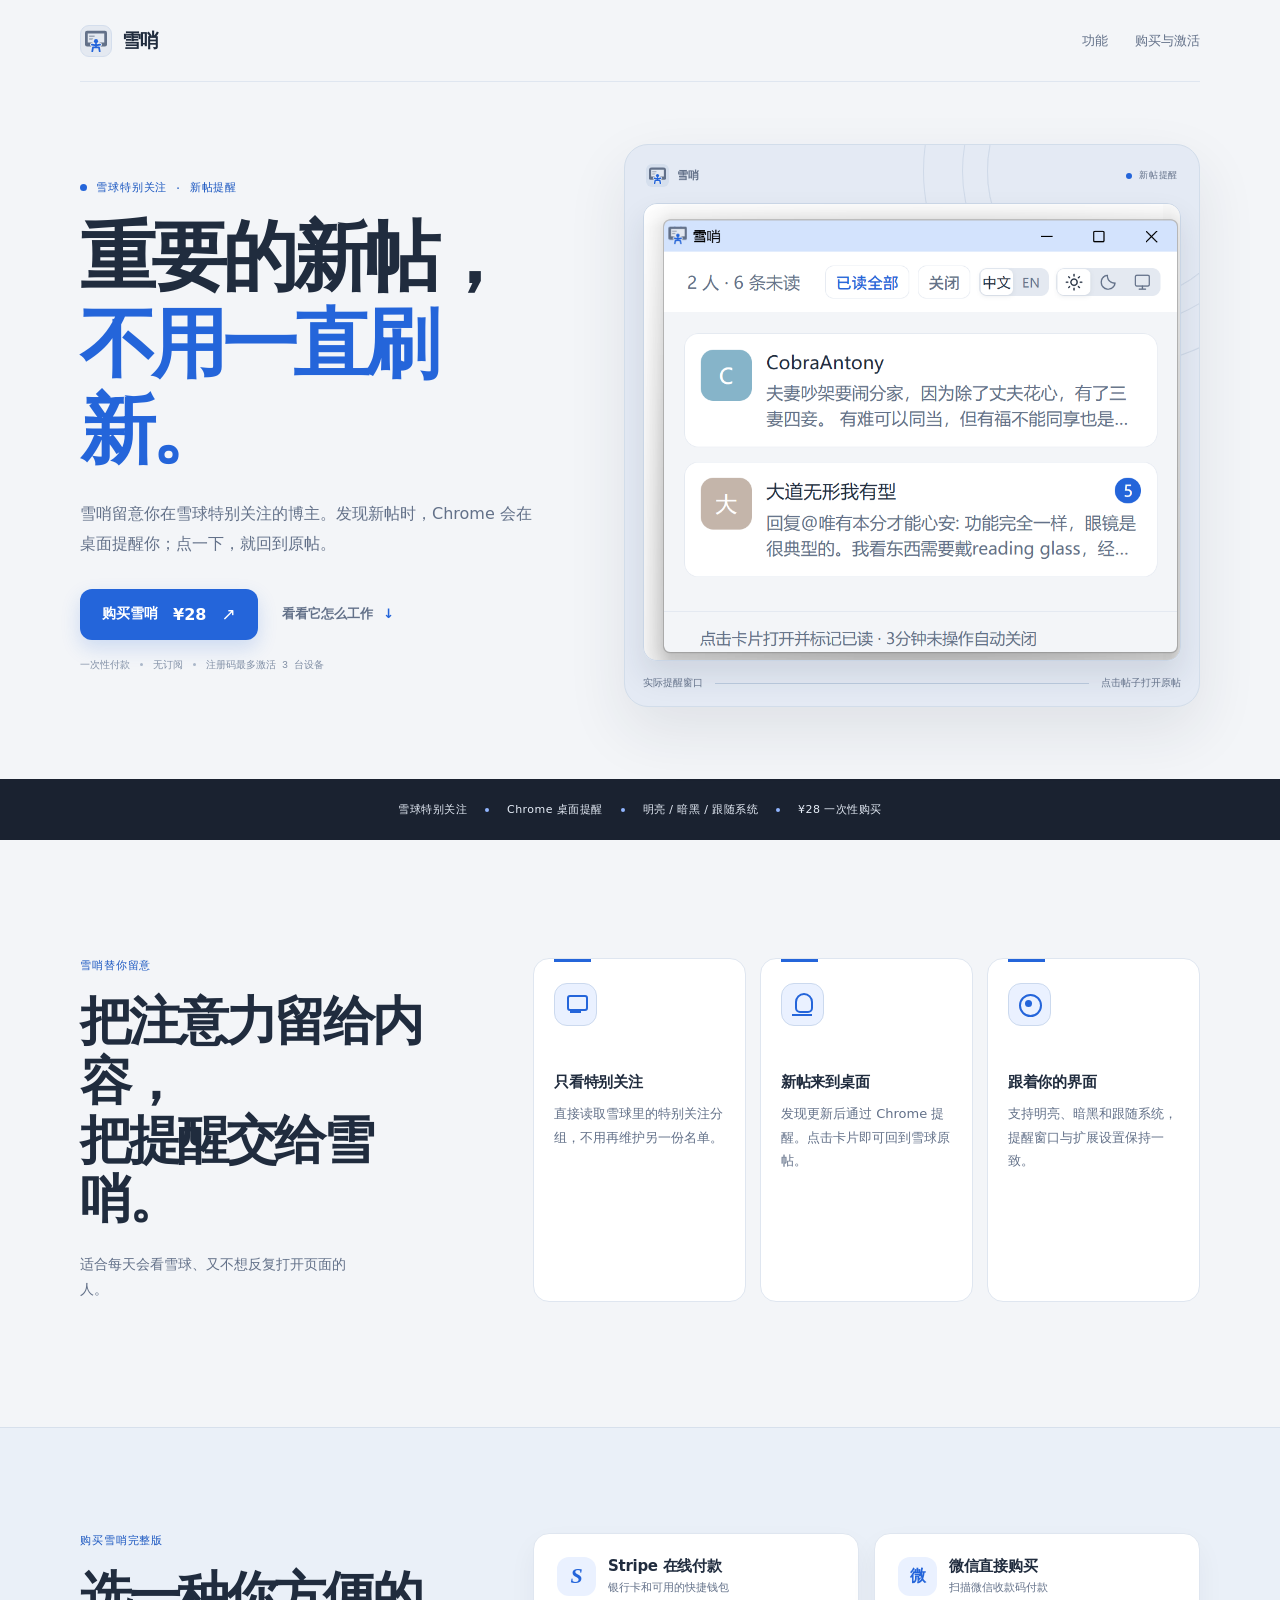
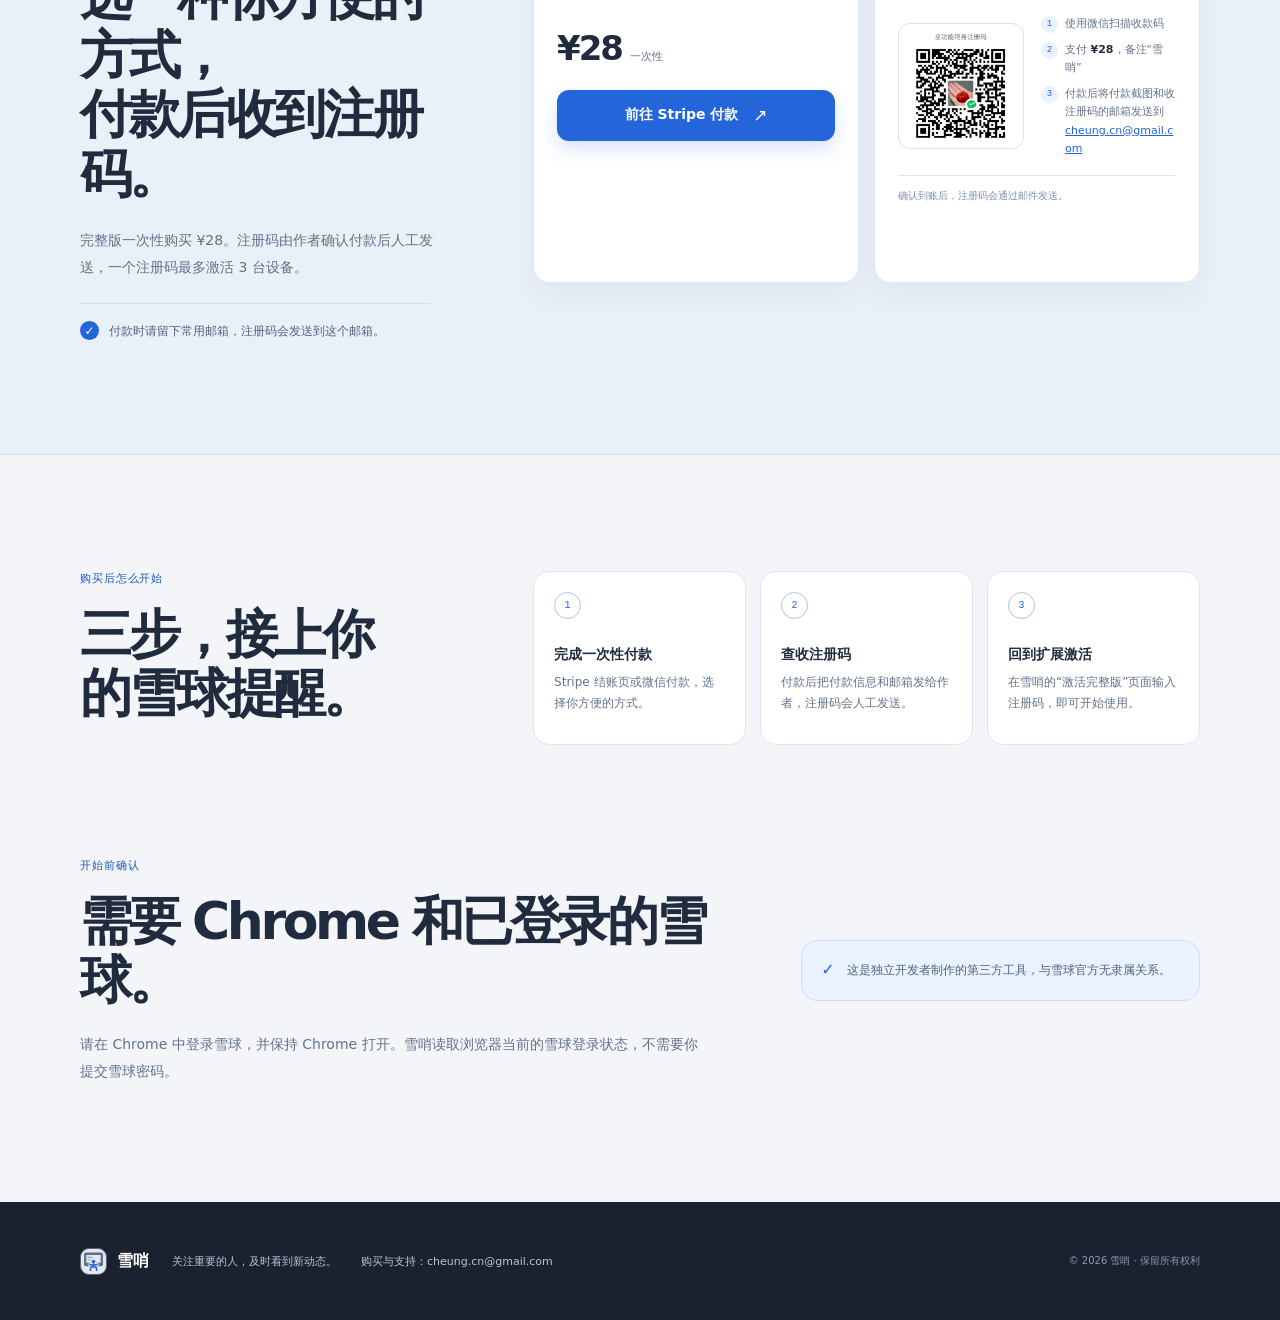
==== commit c6acb587: "Clarify WeChat payment QR instructions" ====
--- a/index.html
+++ b/index.html
@@ -87,12 +87,12 @@
           </article>
 
           <article class="payment-card payment-card-wechat">
-            <div class="payment-head"><span class="payment-icon wechat-icon" aria-hidden="true">微</span><div><h3>微信直接购买</h3><p>添加作者微信，扫码付款</p></div></div>
+            <div class="payment-head"><span class="payment-icon wechat-icon" aria-hidden="true">微</span><div><h3>微信直接购买</h3><p>扫描微信收款码付款</p></div></div>
             <div class="wechat-body">
-              <div class="qr-frame"><img src="assets/wechat-qr.png" alt="添加作者微信二维码"></div>
+              <div class="qr-frame"><img src="assets/wechat-qr.png" alt="微信收款码"></div>
               <ol class="wechat-steps">
-                <li>扫码添加作者微信</li>
-                <li>转账 <strong>¥28</strong>，备注“雪哨”</li>
+                <li>使用微信扫描收款码</li>
+                <li>支付 <strong>¥28</strong>，备注“雪哨”</li>
                 <li>付款后将付款截图和收注册码的邮箱发送到 <a href="mailto:cheung.cn@gmail.com">cheung.cn@gmail.com</a></li>
               </ol>
             </div>
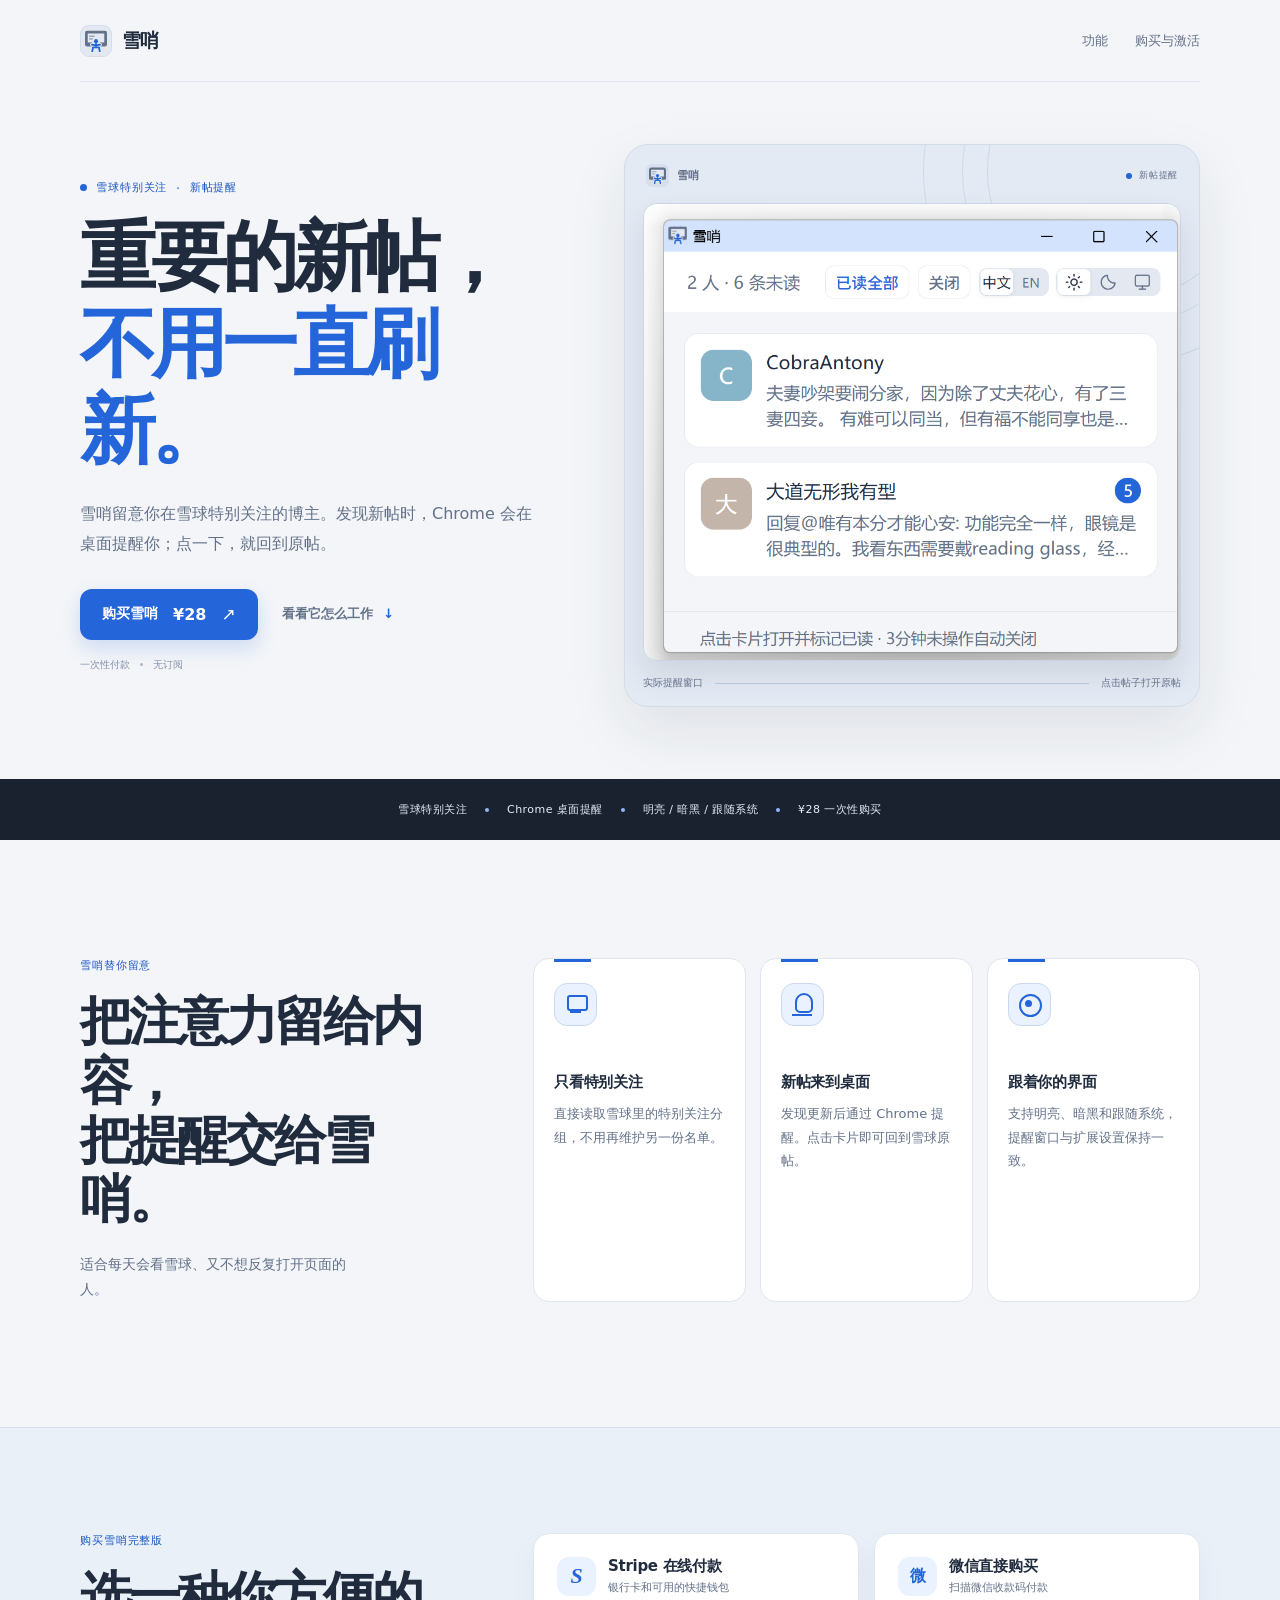
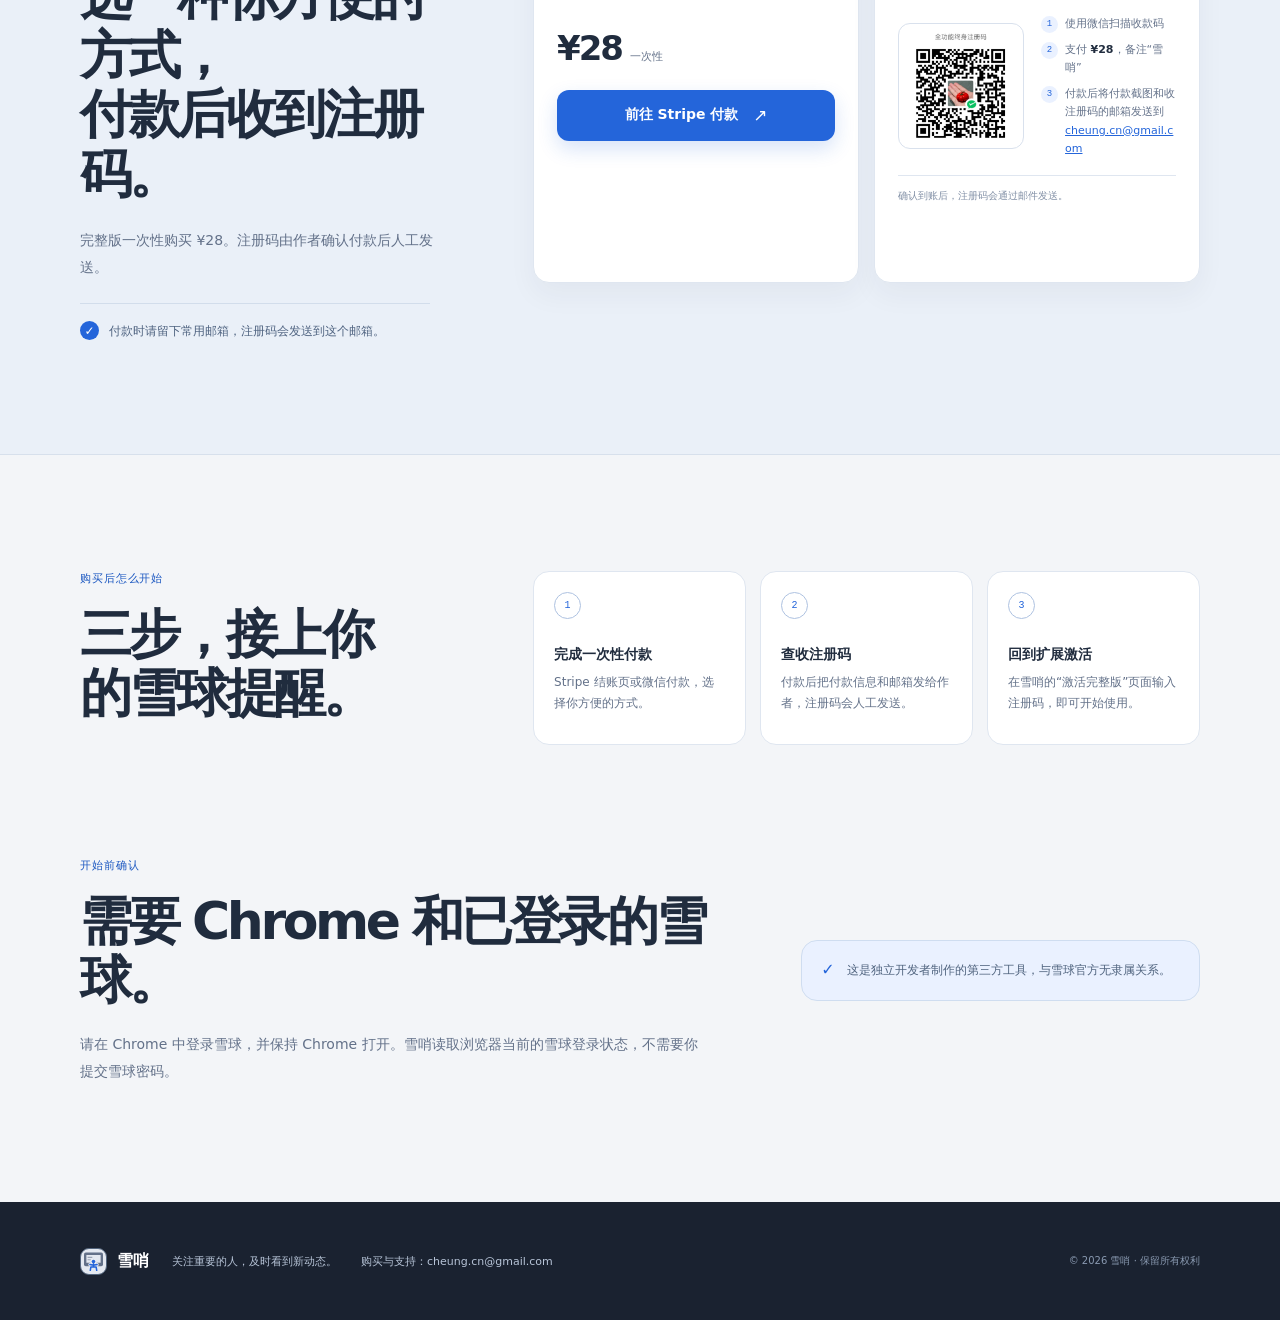
==== commit c238894e: "Remove device count from purchase copy" ====
--- a/index.html
+++ b/index.html
@@ -31,7 +31,7 @@
           <a class="button button-primary" href="#buy">购买雪哨 <strong>¥28</strong><span aria-hidden="true">↗</span></a>
           <a class="text-link" href="#features">看看它怎么工作 <span aria-hidden="true">↓</span></a>
         </div>
-        <div class="hero-meta"><span>一次性付款</span><i></i><span>无订阅</span><i></i><span>注册码最多激活 3 台设备</span></div>
+        <div class="hero-meta"><span>一次性付款</span><i></i><span>无订阅</span></div>
       </div>
 
       <figure class="alert-preview">
@@ -75,7 +75,7 @@
         <div class="buy-intro">
           <p class="eyebrow">购买雪哨完整版</p>
           <h2>选一种你方便的方式，<br>付款后收到注册码。</h2>
-          <p class="buy-lede">完整版一次性购买 ¥28。注册码由作者确认付款后人工发送，一个注册码最多激活 3 台设备。</p>
+          <p class="buy-lede">完整版一次性购买 ¥28。注册码由作者确认付款后人工发送。</p>
           <div class="buy-note"><span class="note-check">✓</span><span>付款时请留下常用邮箱，注册码会发送到这个邮箱。</span></div>
         </div>
 
